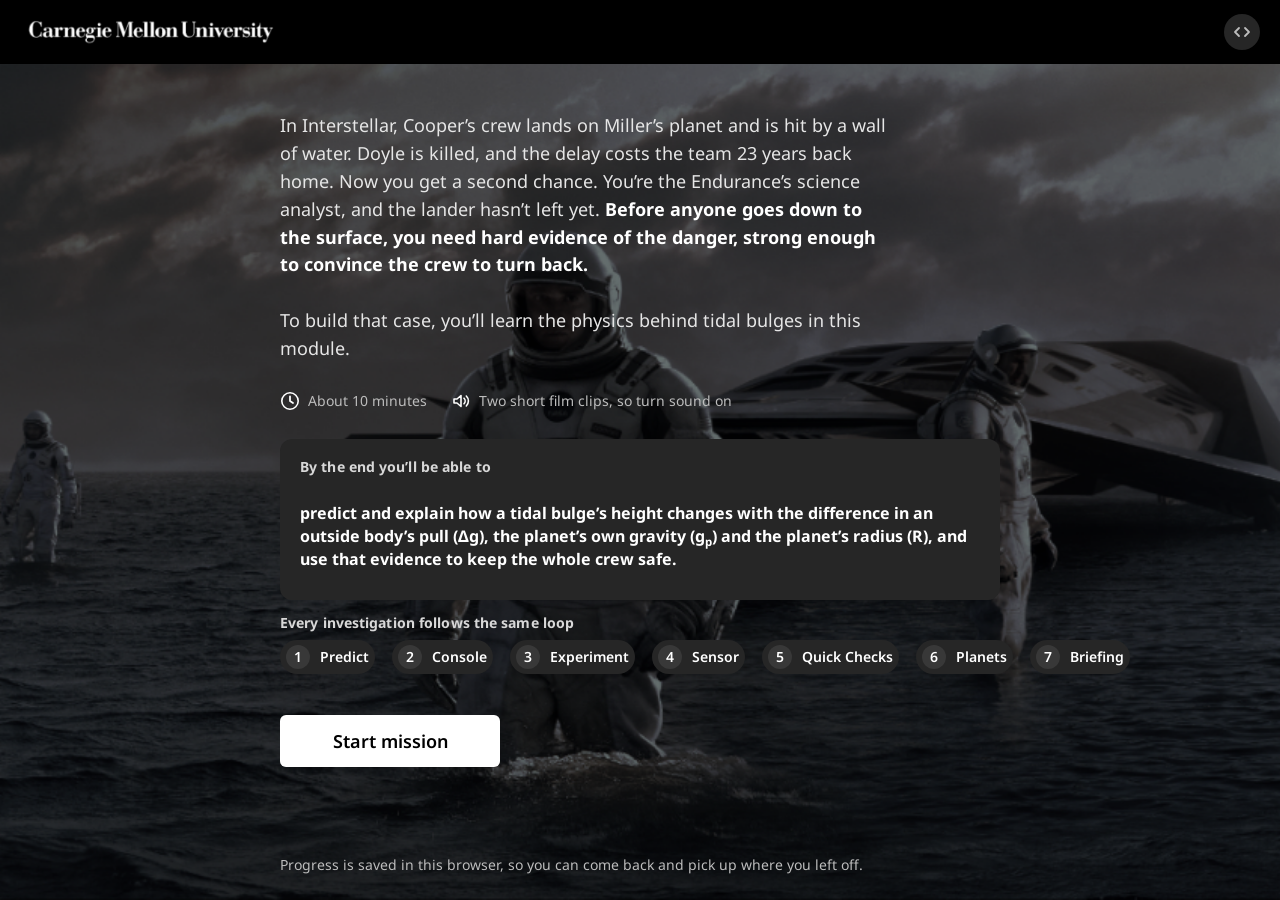
==== index.html @ d68487f0 "Interface reconstruction" ====
<!doctype html>
<html lang="en">
<head>
  <meta charset="utf-8">
  <meta name="viewport" content="width=device-width, initial-scale=1">
  <title>Tidal Forecast Mission</title>
  <meta name="description" content="An interactive LO3 learning module: use a simplified tidal-height model to predict and explain changes in tidal bulge height.">
  <link rel="icon" href="data:image/svg+xml,%3Csvg xmlns='http://www.w3.org/2000/svg' viewBox='0 0 24 24'%3E%3Crect width='24' height='24' rx='5' fill='%23000'/%3E%3Ccircle cx='12' cy='12' r='5.5' fill='%232b5c8a' stroke='%23fff' stroke-width='1.5'/%3E%3Cpath d='M3.5 16.5c-1.2-2 3-5.8 7.6-8.3s8.4-3.2 9-1.1' fill='none' stroke='%2344c04a' stroke-width='1.6' stroke-linecap='round'/%3E%3C/svg%3E">
  <link rel="preconnect" href="https://fonts.googleapis.com">
  <link rel="preconnect" href="https://fonts.gstatic.com" crossorigin>
  <link rel="stylesheet" href="https://fonts.googleapis.com/css2?family=Noto+Sans:ital,wght@0,400;0,600;0,700;1,400&display=swap">
  <link rel="stylesheet" href="styles.css?v=1.6.0">
</head>
<body>
  <a class="skip-link" href="#console-head">Skip to the current task</a>

  <header class="topbar">
    <div class="brand">
      <img class="brand-logo" src="assets/cmu-wordmark-w.png" alt="Carnegie Mellon University">
    </div>

    <!-- Progress rail: one segment per step, one block per task (rendered by app.js). -->
    <nav class="checkpoints" aria-label="Mission progress">
      <!-- Shows where the learner is; on wide screens it also opens and closes the full rail. -->
      <button class="rail-head" id="rail-head" type="button" data-action="rail-toggle" data-fk="rail-toggle" aria-expanded="false" aria-controls="checkpoints"></button>
      <ol id="checkpoints" class="rail"></ol>
    </nav>

    <div class="topbar-tools">
      <button id="evidence-btn" class="pill-btn" type="button" data-action="open-evidence" aria-haspopup="dialog" title="Evidence log">
        <svg class="ic" viewBox="0 0 20 20" aria-hidden="true"><rect x="4" y="3" width="12" height="14" rx="1.5" fill="none" stroke="currentColor" stroke-width="1.6"/><path d="M7 7h6M7 10h6M7 13h3.5" stroke="currentColor" stroke-width="1.6" stroke-linecap="round"/></svg>
        <span class="pill-label">Evidence log</span>
        <span id="evidence-count">0/5</span>
      </button>
      <button id="dev-btn" class="pill-btn dev-btn" type="button" data-action="dev-toggle" aria-pressed="false" aria-label="Developer mode" title="Developer mode: jump to any section">
        <svg class="ic" viewBox="0 0 20 20" aria-hidden="true"><path d="M7 6l-4 4 4 4M13 6l4 4-4 4" fill="none" stroke="currentColor" stroke-width="1.8" stroke-linecap="round" stroke-linejoin="round"/></svg>
      </button>
    </div>
  </header>

  <!-- Developer mode bar: jump to any section (rendered by app.js when developer mode is on). -->
  <div id="devbar" class="devbar" role="region" aria-label="Developer mode" hidden></div>

  <main id="app" class="layout">
    <section id="console-head" class="console-head" tabindex="-1" aria-label="Current task"></section>
    <section id="stage" class="stage" aria-label="Model view">
      <!-- The model formula sits in the same place on every task, right above the diagram it describes. -->
      <div id="formula" class="formula-slot"></div>
      <div id="stage-content" class="stage-content"></div>
    </section>
    <section id="console-body" class="console-body" aria-label="Task controls"></section>
  </main>

  <!-- Full-page screens: mission start and mission complete (rendered by app.js). -->
  <main id="screen" class="screen" hidden></main>

  <div id="live" class="sr-only" aria-live="polite" aria-atomic="true"></div>

  <dialog id="evidence-dialog" class="dialog" aria-labelledby="evidence-title">
    <div id="evidence-dialog-body"></div>
  </dialog>

  <noscript>
    <p class="noscript">Tidal Forecast Mission needs JavaScript to run. Please enable it and reload the page.</p>
  </noscript>

  <script src="model.js?v=1.6.0"></script>
  <script src="content.js?v=1.6.0"></script>
  <script src="app.js?v=1.6.0"></script>
</body>
</html>
---- styles.css ----
/* Tidal Forecast Mission — styles
 * Colour variables mirror the Figma "Mission colours" collection.
 * Change the green accent in one place: --system.
 */
:root {
  --base: #000000;
  --raised: #262626;
  --inset: #383838;
  --border: #333333;
  --faint: #8a8a8a;      /* Figma "faint" — used for non-text marks only */
  --muted: #bdbdbd;      /* text-safe muted grey (≥ 7:1 on --raised, readable on projectors) */
  --info: #6f6f6f;       /* neutral border for info notes and caveats (green is for success only) */
  --text: #ffffff;
  --system: #44c04a;     /* the one accent: current step, focus, hints, correct */
  --system-ink: #5bd261; /* system green for small text on black */
  --notyet: #ff8a7a;
  --partly: #f2dc5d;     /* "Partly right" feedback: a lemon yellow, kept lighter than the Δg amber */
  --dg: #f5b544;
  --gp: #4cd3e0;
  --r: #b497ff;
  --ocean: #2b5c8a;
  --rock: #1f2a38;
  /* Type scale: use only these sizes outside the SVG diagrams. */
  --fs-xs: 12px;   /* step names under the progress rail only */
  --fs-sm: 14px;   /* labels, helper text, chips, meta */
  --fs-md: 16px;   /* body text, choices, buttons, feedback */
  --fs-lg: 18px;   /* card titles, questions, quotes */
  --fs-xl: 24px;   /* task headings, the equation, big numbers */
  --fs-2xl: 32px;  /* page titles */
  --ease-out: cubic-bezier(.2, .7, .2, 1);   /* entrances and slides */
  --ease-pop: cubic-bezier(.3, 1.6, .5, 1);  /* small overshoot for icons and dots */
  --radius: 12px;
  --topbar-h: 64px;
  --devbar-h: 0px;    /* set while developer mode is on */
  --console-w: 448px;
  color-scheme: dark;
  font-family: 'Noto Sans', system-ui, -apple-system, 'Segoe UI', Roboto, Arial, sans-serif;
}

*, *::before, *::after { box-sizing: border-box; }
[hidden] { display: none !important; }

html { scroll-padding-top: calc(var(--topbar-h) + 12px); }
html, body {
  margin: 0;
  background: var(--base);
  color: var(--text);
}
body {
  font-size: var(--fs-md);
  line-height: 1.45;
  -webkit-font-smoothing: antialiased;
}
sub { font-size: 0.72em; line-height: 0; }
em { font-style: italic; }
button, input, select, textarea { font: inherit; color: inherit; }

.sr-only {
  position: absolute !important;
  width: 1px; height: 1px;
  padding: 0; margin: -1px;
  overflow: hidden; clip: rect(0 0 0 0);
  white-space: nowrap; border: 0;
}
.skip-link {
  position: absolute; left: 12px; top: -60px; z-index: 50;
  background: var(--text); color: #000; padding: 10px 14px; border-radius: 6px; font-weight: 700;
}
.skip-link:focus { top: 10px; }

:focus-visible {
  outline: 3px solid var(--system);
  outline-offset: 2px;
}
.ic { width: 20px; height: 20px; flex: none; }
.ic-sm { width: 14px; height: 14px; }

/* ===================================================================== */
/* Top bar                                                               */
/* ===================================================================== */
.topbar {
  position: sticky; top: 0; z-index: 20;
  height: var(--topbar-h);
  display: flex; align-items: center; gap: 16px;
  padding: 0 20px 0 28px;
  background: var(--base);
}
.brand { display: flex; align-items: center; gap: 12px; min-width: 210px; }
/* CMU white horizontal wordmark (official file, unmodified). Brand rules: keep proportions and a clear margin around it. */
.brand-logo { display: block; height: 24px; width: auto; max-width: 100%; }

/* Progress rail: a segment per step (wider for steps with more tasks) and a block per task. */
.checkpoints { flex: 1 1 auto; min-width: 0; max-width: 760px; margin: 0 auto; display: flex; flex-direction: column; gap: 4px; }
.rail-head { display: flex; justify-content: space-between; align-items: baseline; gap: 12px; font-size: var(--fs-sm); line-height: 1.2; white-space: nowrap; }
button.rail-head { width: 100%; padding: 0; background: none; border: 0; color: inherit; font: inherit; font-size: var(--fs-sm); text-align: left; }
.rail-step { min-width: 0; overflow: hidden; text-overflow: ellipsis; }
.rail-step b { font-weight: 700; }
.rail-task, .rail-count { color: var(--muted); }
.rail-task-short { display: none; }
.rail { list-style: none; margin: 0; padding: 0; display: flex; gap: 6px; }
.seg { flex: calc(var(--n) + 1) 1 0; min-width: 0; display: flex; }
.seg-btn {
  flex: 1; min-width: 0; display: flex; flex-direction: column; gap: 4px;
  padding: 3px 0 2px; background: none; border: 0; border-radius: 4px;
  color: var(--muted); cursor: pointer; text-align: center;
}
.seg-btn:disabled { cursor: default; }
.seg-btn:focus-visible { outline: 2px solid var(--system); outline-offset: 2px; }
.blocks { display: flex; gap: 2px; height: 8px; }
.blk { position: relative; overflow: hidden; flex: 1; border-radius: 2px; background: #333; transition: background-color .3s ease, box-shadow .3s ease; }
.blk.seen, .blk.done { background: #5c5c5c; }
.blk.done::before { content: ""; position: absolute; inset: 0; background: var(--system); transform-origin: left; }
.blk.now { background: var(--text); box-shadow: 0 0 0 2px var(--base), 0 0 0 3.5px var(--text); }
.seg-label { font-size: var(--fs-xs); line-height: 1.3; white-space: nowrap; overflow: hidden; text-overflow: ellipsis; }
.seg-locked .seg-label { color: #8a8a8a; }
.seg-done .seg-label, .seg-open .seg-label { color: #d0d0d0; }
.seg-current .seg-label { color: var(--text); font-weight: 700; }
.seg-btn:hover:not(:disabled) .seg-label { color: var(--text); }
.seg-btn:hover:not(:disabled) .blk:not(.done):not(.now) { background: #707070; }

.topbar-tools { display: flex; align-items: center; gap: 12px; margin-left: auto; }
.pill-btn {
  display: inline-flex; align-items: center; gap: 8px;
  background: var(--raised); color: var(--text);
  border: 0; border-radius: 999px; padding: 8px 14px; min-height: 36px;
  font-size: var(--fs-sm); cursor: pointer;
}
.pill-btn:hover { background: var(--inset); }

/* ===================================================================== */
/* Layout: stage (left) + console (right)                               */
/* ===================================================================== */
.layout {
  overflow-x: clip; /* panels slide in sideways; never let that widen the page */
  display: grid;
  grid-template-columns: minmax(0, 1fr) var(--console-w);
  grid-template-rows: auto minmax(0, 1fr);
  grid-template-areas: "stage head" "stage body";
  height: calc(100vh - var(--topbar-h) - var(--devbar-h));
  height: calc(100dvh - var(--topbar-h) - var(--devbar-h));
  min-height: 560px;
  padding: 12px 12px 12px 0;
}
.stage {
  grid-area: stage;
  position: relative; /* contains absolutely positioned .sr-only text so it can't extend the page */
  overflow: auto;
  padding: 16px 24px 24px;
  display: flex; flex-direction: column;
}
.stage-content { display: flex; flex-direction: column; flex: 1 0 auto; }
/* The formula keeps one position on every task: the top of the model view, above the diagram. */
.formula-slot { position: sticky; top: -16px; z-index: 3; margin: -16px -24px 12px; padding: 16px 24px 0; background: var(--base); }
/* Content sits at the top of the stage (no vertical centring), so the diagram can use the height. */
.stage-inner { margin-block: 0 auto; width: 100%; display: flex; flex-direction: column; gap: 16px; }
.console-head {
  grid-area: head;
  background: var(--raised);
  border-radius: var(--radius) var(--radius) 0 0;
  padding: 28px 32px 4px;
}
.console-head:focus { outline: none; }
.console-body {
  grid-area: body;
  background: var(--raised);
  border-radius: 0 0 var(--radius) var(--radius);
  padding: 12px 32px 28px;
  position: relative; /* see .stage */
  overflow: auto;
  display: flex; flex-direction: column; gap: 16px;
  min-height: 0;
  transition: box-shadow .3s ease;
}
.console-body.pulse { box-shadow: inset 0 0 0 2px var(--system); }

/* ===================================================================== */
/* Console typography                                                    */
/* ===================================================================== */
.head-row { display: flex; align-items: center; justify-content: space-between; gap: 12px; min-height: 32px; }
.eyebrow { margin: 0; font-size: var(--fs-sm); font-weight: 700; color: #d8d8d8; }
.task-heading { margin: 12px 0 0; font-size: var(--fs-xl); line-height: 1.3; font-weight: 700; }
.task-heading:focus { outline: none; }
/* The rail heading carries the task count; the eyebrow repeats it only where that is hidden. */
.eyebrow-count { display: none; }
.task-heading:focus-visible { outline: 3px solid var(--system); outline-offset: 4px; border-radius: 2px; }
.prompt { margin: 12px 0 8px; color: #dcdcdc; font-size: var(--fs-md); }
.q { margin: 0; font-size: var(--fs-lg); font-weight: 700; padding: 0; }
.mini-label { margin: 0 0 8px; font-size: var(--fs-sm); font-weight: 700; color: #d8d8d8; letter-spacing: .01em; }
.mini-label.green, .green { color: var(--system-ink); }
.note { margin: 0; font-size: var(--fs-sm); color: var(--muted); }
.note.warn { color: var(--notyet); }
.helper { margin: 0; font-size: var(--fs-sm); color: var(--muted); }
.tiny { margin: 8px 0 0; font-size: var(--fs-sm); color: var(--muted); }
.muted { color: var(--muted); }
.attempt-badge {
  display: inline-block; margin: 10px 0 0;
  font-size: var(--fs-sm); font-weight: 600; color: #e6e6e6;
  border: 1px solid #555; border-radius: 4px; padding: 2px 8px;
}
.c-dg { color: var(--dg); }
.c-gp { color: var(--gp); }
.c-R { color: var(--r); }
.c-h, .c-k { color: var(--text); }

/* ===================================================================== */
/* Buttons                                                               */
/* ===================================================================== */
.btn {
  display: inline-flex; align-items: center; justify-content: center; gap: 8px;
  min-height: 44px; padding: 10px 18px;
  border: 0; border-radius: 6px;
  font-size: var(--fs-md); font-weight: 600; cursor: pointer;
  transition: background-color .15s ease, color .15s ease, transform 90ms ease;
}
.btn-sm { min-height: 36px; padding: 6px 12px; font-size: var(--fs-sm); }
.btn-primary { background: var(--text); color: #000; width: 100%; }
.btn-primary:hover:not(:disabled) { background: #e6e6e6; }
.btn-primary:disabled { background: var(--inset); color: #b0b0b0; cursor: not-allowed; }
.btn-secondary { background: var(--inset); color: var(--text); }
.btn-secondary:hover:not(:disabled) { background: #444; }
.btn-ghost { background: transparent; color: #e0e0e0; }
.btn-ghost:hover { background: #303030; }
.btn-ghost-strong { background: transparent; color: var(--text); font-weight: 700; }
.btn-ghost-strong:hover { background: #303030; }
.btn-danger { background: var(--notyet); color: #000; }
.link-btn {
  background: none; border: 0; padding: 6px 2px; cursor: pointer;
  color: var(--text); font-size: var(--fs-md); text-decoration: underline; text-decoration-color: #8a8a8a; text-underline-offset: 3px;
  align-self: flex-start;
}
/* Hint button: a green-outlined pill (green is the hint colour, matching the hint panel). */
.hint-btn {
  display: inline-flex; align-items: center; gap: 6px;
  background: rgba(68, 192, 74, .12); color: var(--text);
  border: 1.5px solid var(--system); border-radius: 999px; padding: 6px 14px; min-height: 36px;
  font-size: var(--fs-md); font-weight: 600; cursor: pointer; white-space: nowrap; flex: none;
}
.hint-btn .ic { color: var(--system-ink); }
.hint-btn:hover, .hint-btn[aria-expanded="true"] { background: rgba(68, 192, 74, .24); }
/* After a quiet spell on a task (see hintNudge in content.js) the button glows. */
.hint-btn.nudge { background: var(--system); color: #000; animation: hintGlow 1.8s ease-in-out infinite; }
.hint-btn.nudge .ic { color: #000; }
@keyframes hintGlow {
  0%, 100% { box-shadow: 0 0 0 0 rgba(68, 192, 74, .65), 0 0 12px rgba(68, 192, 74, .45); }
  60% { box-shadow: 0 0 0 9px rgba(68, 192, 74, 0), 0 0 22px rgba(68, 192, 74, .7); }
}
.icon-btn {
  display: grid; place-items: center; width: 40px; height: 40px;
  background: transparent; border: 0; border-radius: 6px; color: var(--text); cursor: pointer;
}
.icon-btn:hover { background: var(--inset); }

.actions { margin-top: auto; display: flex; flex-direction: column; gap: 10px; padding-top: 8px; }
@media (min-width: 901px) {
  /* Keep the main action visible when the console content scrolls. */
  .actions { position: sticky; bottom: -28px; margin-bottom: -28px; padding-bottom: 28px; background: var(--raised); box-shadow: 0 -14px 14px -6px var(--raised); z-index: 2; }
}
.actions-row { display: flex; gap: 12px; }
.actions-row > .btn-primary { flex: 1; width: auto; }
.actions-row > .btn-secondary, .actions-row > .btn-ghost { flex: none; }
.row { display: flex; flex-wrap: wrap; gap: 12px; align-items: center; }
.worked-offer { display: flex; flex-wrap: wrap; align-items: center; gap: 8px 12px; }

/* ===================================================================== */
/* Form controls                                                         */
/* ===================================================================== */
.field { display: flex; flex-direction: column; gap: 8px; }
.field-label { font-size: var(--fs-sm); color: #dcdcdc; }
textarea, select {
  width: 100%;
  background: var(--inset); color: var(--text);
  border: 1px solid #4a4a4a; border-radius: 6px;
  padding: 12px 14px; font-size: var(--fs-md);
}
textarea { resize: vertical; min-height: 84px; }
textarea::placeholder { color: #ababab; }
textarea:disabled { opacity: .45; cursor: not-allowed; resize: none; }
select {
  appearance: none; -webkit-appearance: none;
  padding-right: 40px; min-height: 44px; cursor: pointer;
  background-image: url("data:image/svg+xml,%3Csvg xmlns='http://www.w3.org/2000/svg' viewBox='0 0 20 20'%3E%3Cpath d='M5 8l5 5 5-5' fill='none' stroke='%23fff' stroke-width='2' stroke-linecap='round' stroke-linejoin='round'/%3E%3C/svg%3E");
  background-repeat: no-repeat; background-position: right 12px center; background-size: 18px;
}
select option { background: #262626; color: #fff; }

.choices { border: 0; margin: 0; padding: 0; display: flex; flex-direction: column; gap: 10px; min-width: 0; }
.choices > legend.q { margin-bottom: 10px; }
.choices-row { flex-direction: row; flex-wrap: wrap; }
.choices-row > .choice { flex: 1 1 110px; }
.choice {
  display: flex; align-items: center; gap: 12px;
  padding: 11px 14px; min-height: 46px;
  background: transparent;
  border: 1px solid #3c3c3c; border-radius: 6px;
  cursor: pointer; font-size: var(--fs-md);
}
.choice:hover { border-color: #666; }
.choice input {
  appearance: none; -webkit-appearance: none;
  width: 20px; height: 20px; margin: 0; flex: none;
  border: 2px solid #c8c8c8; border-radius: 50%;
  display: grid; place-content: center; cursor: pointer;
}
.choice input::before { content: ""; width: 10px; height: 10px; border-radius: 50%; transform: scale(0); background: var(--text); transition: transform .22s var(--ease-pop); }
.choice input:checked::before { transform: scale(1); }
.choice input[type="checkbox"] { border-radius: 4px; }
.choice input[type="checkbox"]::before { border-radius: 1px; width: 11px; height: 11px; clip-path: polygon(14% 44%, 0 65%, 50% 100%, 100% 16%, 80% 0%, 43% 62%); }
.choice:has(input:checked) { background: var(--inset); border-color: var(--text); }
.choice:has(input:focus-visible) { outline: 3px solid var(--system); outline-offset: 2px; }
.choice input:focus-visible { outline: none; }
.choice-locked { background: var(--inset); border-color: var(--text); cursor: default; }
.radio-dot { width: 20px; height: 20px; border: 2px solid #c8c8c8; border-radius: 50%; flex: none; display: grid; place-content: center; }
.radio-dot.on::before { content: ""; width: 10px; height: 10px; border-radius: 50%; background: var(--text); }

/* Quick checks: map a plain-language scenario to the model inputs */
.scenario-label {
  display: inline-block; margin-right: 6px; padding: 0 8px; border-radius: 999px;
  background: var(--inset); color: var(--text); font-size: var(--fs-sm); font-weight: 700; line-height: 22px; vertical-align: 1px;
}
.map-block { display: flex; flex-direction: column; gap: 14px; }
.map-block .choices { gap: 8px; }
.map-block .choices > legend.q { font-size: var(--fs-md); margin-bottom: 8px; }
.map-block .choices-row { flex-wrap: nowrap; }
.map-block .choices-row > .choice { flex: 1 1 0; min-width: 0; gap: 8px; padding: 8px 10px; min-height: 42px; font-size: var(--fs-md); }
.map-legend-label { font-weight: 400; color: #dcdcdc; }
.map-note { margin: 0; display: flex; gap: 8px; align-items: flex-start; font-size: var(--fs-md); color: #e6e6e6; }
.map-note .ic { width: 18px; height: 18px; margin-top: 1px; color: var(--system); }

.stepper { display: inline-flex; align-items: stretch; background: var(--inset); border-radius: 6px; overflow: hidden; width: max-content; }
.step-btn {
  width: 52px; min-height: 48px; border: 0; background: #444; color: var(--text);
  font-size: var(--fs-xl); font-weight: 700; cursor: pointer;
}
.step-btn:hover:not(:disabled) { background: #505050; }
.step-btn:disabled { color: #777; cursor: not-allowed; }
.step-val { display: flex; align-items: center; justify-content: center; gap: 6px; padding: 0 14px; min-width: 116px; }
.step-val input {
  width: 64px; background: transparent; border: 0; color: var(--text);
  font-size: var(--fs-xl); font-weight: 700; text-align: right; padding: 4px 0;
  -moz-appearance: textfield;
}
.step-val input::-webkit-outer-spin-button, .step-val input::-webkit-inner-spin-button { -webkit-appearance: none; margin: 0; }
.step-val input::placeholder { color: var(--text); }
.step-val input:focus-visible { outline: 2px solid var(--system); outline-offset: 2px; border-radius: 2px; }
.step-val .unit { font-size: var(--fs-xl); font-weight: 700; }

/* ===================================================================== */
/* Equation card                                                         */
/* ===================================================================== */
.eq-card { background: #303030; border-radius: 10px; padding: 12px 16px 10px; }
.eq-bar { display: grid; grid-template-columns: auto minmax(0, 1fr) auto; align-items: center; column-gap: 20px; row-gap: 2px; padding: 8px 16px; background: var(--raised); }
.eq-bar .eq-top { grid-column: 1; }
.eq-bar .eq { grid-column: 2; margin: 0; }
.eq-bar .defs-wrap { grid-column: 3; grid-row: 1; justify-self: end; }
.eq-bar .defs-wrap[open] { grid-column: 1 / -1; grid-row: auto; justify-self: stretch; }
.eq-bar .defs-focus { grid-column: 1 / -1; margin: 4px 0 2px; }
.eq-bar .defs { grid-template-columns: repeat(auto-fit, minmax(240px, 1fr)); }
.eq-bar .eq-note { grid-column: 1 / -1; margin-top: 6px; padding-top: 8px; }
.eq-top { display: flex; justify-content: space-between; font-size: var(--fs-sm); }
.eq-name { font-weight: 700; color: #e0e0e0; }
.eq-k { color: var(--muted); }
.eq { margin: 6px 0 4px; font-size: var(--fs-xl); font-weight: 600; line-height: 1.3; }
.eq-vis { display: inline-flex; flex-wrap: wrap; align-items: baseline; gap: 6px; }
.eq .op { color: #cfcfcf; font-weight: 400; font-size: .85em; }
.eq .t { padding: 0 3px; border-radius: 4px; border: 2px solid transparent; transition: background-color .2s, border-color .2s; }
.eq .t.hl { border-color: currentColor; background: rgba(255, 255, 255, .08); }
.eq .t-h.hl { color: var(--text); }
.defs-wrap > summary {
  cursor: pointer; font-size: var(--fs-sm); color: #dcdcdc; list-style: none; padding: 4px 0;
  text-decoration: underline; text-decoration-color: #777; text-underline-offset: 3px;
}
.defs-wrap > summary:hover { color: var(--text); text-decoration-color: currentColor; }
.defs-focus { margin: 2px 0 6px; }
.defs-wrap > summary::-webkit-details-marker { display: none; }
.defs-wrap > summary::after { content: " ▾"; }
.defs-wrap[open] > summary::after { content: " ▴"; }
.defs { margin: 6px 0 0; display: grid; gap: 6px; }
.def { display: grid; grid-template-columns: 38px 1fr; gap: 8px; padding: 3px 6px; border-radius: 4px; font-size: var(--fs-sm); }
.def dt { font-weight: 700; }
.def dd { margin: 0; color: #e2e2e2; }
.def.hl { background: rgba(76, 211, 224, .14); }
.def-dg.hl { background: rgba(245, 181, 68, .16); }
.def-R.hl { background: rgba(180, 151, 255, .18); }
.def-h.hl { background: rgba(255, 255, 255, .12); }
.eq-note { margin: 10px 0 0; padding-top: 10px; border-top: 1px solid #444; font-size: var(--fs-sm); color: #e6e6e6; }

/* ===================================================================== */
/* Feedback, hints, evidence                                             */
/* ===================================================================== */
.fb { border-radius: 8px; padding: 14px 16px; background: #2e2e2e; border: 1.5px solid #555; }
.fb-status {
  margin: 0 0 8px; display: inline-flex; align-items: center; gap: 6px;
  padding: 2px 10px 2px 6px; border-radius: 999px; font-size: var(--fs-sm); font-weight: 700;
}
.fb-status .ic { width: 18px; height: 18px; }
.fb-title { margin: 0 0 6px; display: flex; gap: 10px; align-items: flex-start; font-weight: 700; font-size: var(--fs-md); }
.fb-title .ic { margin-top: 1px; }
.fb-body p { margin: 0 0 6px; font-size: var(--fs-md); color: #ececec; }
.fb-body p:last-child { margin-bottom: 0; }
/* The reason leads and is emphasised; the recap and arithmetic sit below in muted text. */
.fb-body p.fb-why { font-weight: 600; color: var(--text); }
.fb-body p.fb-calc { font-size: var(--fs-sm); color: var(--muted); }
.fb-correct { border-color: var(--system); background: rgba(68, 192, 74, .10); }
.fb-correct .fb-status { background: var(--system); color: #000; }
.fb-partly { border-color: var(--partly); border-style: dashed; background: rgba(242, 220, 93, .08); }
.fb-partly .fb-status { background: var(--partly); color: #000; }
.fb-notyet { border-color: var(--notyet); background: rgba(255, 138, 122, .08); }
.fb-notyet .fb-status { background: var(--notyet); color: #000; }
.fb-answer { border-color: var(--info); }
.fb-answer .fb-status { background: var(--inset); color: var(--text); }

.hint-panel {
  border: 1.5px solid var(--system); border-radius: 10px;
  background: #2e2e2e; padding: 14px 16px;
}
.hint-top { display: flex; justify-content: space-between; align-items: center; }
.hint-level { margin: 0; display: flex; gap: 6px; align-items: center; color: var(--system-ink); font-size: var(--fs-sm); font-weight: 700; }
.hint-dots { display: flex; gap: 5px; }
.hint-dot { width: 9px; height: 9px; border-radius: 50%; border: 1.5px solid var(--system); }
.hint-dot.on { background: var(--system); }
.hint-title { margin: 10px 0 6px; font-size: var(--fs-md); }
.hint-title:focus { outline: none; }
.hint-text { margin: 0 0 10px; font-size: var(--fs-md); color: #ececec; }
.hint-actions { display: flex; flex-wrap: wrap; gap: 6px; }
.hint-foot { margin: 8px 0 0; font-size: var(--fs-sm); color: var(--muted); }

.ev-added { display: flex; flex-direction: column; }
/* Shown beside a "Not yet": the model's finding, not yet filed in the log (no green tick). */
.ev-pending .ev-entry .ic { color: var(--muted); }
.ev-list { list-style: none; margin: 0; padding: 0; display: flex; flex-direction: column; gap: 8px; }
.ev-entry {
  display: flex; align-items: center; gap: 10px;
  background: #313131; border-radius: 6px; padding: 10px 12px; font-size: var(--fs-md);
}
.ev-entry.found .ic { color: var(--system); }
.ev-entry.locked { color: var(--muted); background: transparent; border: 1px dashed #4a4a4a; }

.worked { background: #303030; border-radius: 10px; padding: 16px 18px; }
.worked ol { margin: 0; padding-left: 0; list-style: none; counter-reset: w; display: grid; gap: 10px; }
.worked li { counter-increment: w; display: grid; grid-template-columns: 22px 1fr; gap: 8px; font-size: var(--fs-md); }
.worked li::before { content: counter(w); color: var(--system-ink); font-weight: 700; }
.supported-note {
  display: flex; gap: 10px; align-items: flex-start;
  border: 1.5px solid var(--info); border-radius: 8px; padding: 10px 14px;
  color: #e6e6e6; font-size: var(--fs-sm);
}
.supported-note p { margin: 0; }

.calc-card { background: #303030; border-radius: 10px; padding: 14px 18px; }
.calc-card .mini-label { margin-bottom: 6px; }
.calc-card .calc-note { margin: 0; font-size: var(--fs-md); color: var(--text); }
.selection-status { margin: 0; font-size: var(--fs-md); }

.quote { background: #303030; border-radius: 8px; padding: 12px 14px; }
.quote .mini-label { margin-bottom: 4px; }
.quote-text { margin: 0; white-space: pre-wrap; overflow-wrap: anywhere; }
.crew-note { border-left: 3px solid #8a8a8a; padding: 2px 0 2px 14px; }
/* Landing-stakes thread: a short message from the crew at the top of each step. */
.crew-line {
  margin: 0 0 14px; display: flex; gap: 10px; align-items: flex-start;
  padding: 8px 12px; border-radius: 8px; background: #1d1d1d; border: 1px solid #3a3a3a;
  font-size: var(--fs-sm); color: #e0e0e0; line-height: 1.45;
}
.crew-line .ic { width: 18px; height: 18px; margin-top: 1px; color: var(--muted); }
.crew-who { font-weight: 700; color: var(--text); margin-right: 2px; }
.crew-line.enter { animation: riseIn .3s var(--ease-out) both; }
/* Step intro and landing-call pages: an incoming transmission, the situation, the learner's job. */
.transmission { border: 1px solid #3a3a3a; background: #1d1d1d; border-radius: var(--radius); padding: 14px 18px; }
.tx-head { margin: 0 0 6px; display: flex; align-items: center; gap: 8px; font-size: var(--fs-sm); font-weight: 700; color: var(--muted); }
.tx-head .ic { width: 18px; height: 18px; color: var(--system); animation: txPulse 1.6s ease-in-out 2; }
.tx-msg { margin: 0; font-size: var(--fs-lg); line-height: 1.5; color: var(--text); }
.tx-reply { border-color: #4a4a4a; }
.tx-reply.enter { animation: riseIn .3s var(--ease-out) both; }
.step-intro .screen-title, .landing-call-screen .screen-title { margin-top: 6px; }
/* Step intro, second step: the message is already read, so it steps back and doesn't re-enter. */
.step-intro.revealed > .screen-eyebrow, .step-intro.revealed > .transmission { animation: none; }
.step-intro.revealed > .transmission .tx-head .ic { animation: none; }
.step-intro.revealed > .transmission .tx-msg { font-size: var(--fs-md); color: #d8d8d8; }
h1.screen-eyebrow:focus { outline: none; }
h1.screen-eyebrow:focus-visible { outline: 3px solid var(--system); outline-offset: 4px; border-radius: 2px; }
.intro-job { margin: 0; font-size: var(--fs-md); color: #e6e6e6; }
.intro-job b { color: var(--text); }
.landing-call { gap: 10px; }
@keyframes txPulse { 50% { opacity: .35; } }
.crew-note p { margin: 0; font-size: var(--fs-md); }
.crew-note .mini-label { margin-bottom: 4px; }
.self-check .choice { font-size: var(--fs-md); align-items: flex-start; }
.self-check .choice input { margin-top: 2px; }

.confirm { border: 1.5px solid var(--notyet); border-radius: 8px; padding: 12px 14px; }
.confirm p { margin: 0 0 10px; font-size: var(--fs-md); }
.done-note { display: flex; gap: 10px; align-items: center; margin: 0; color: var(--system-ink); font-weight: 600; }

/* ===================================================================== */
/* Stage: chips, status, diagram, gauge                                  */
/* ===================================================================== */
.subnav { display: flex; flex-wrap: wrap; gap: 6px; }
.sub {
  display: inline-flex; align-items: center; gap: 6px;
  background: transparent; border: 1px solid #3a3a3a; color: #cfcfcf;
  border-radius: 999px; padding: 5px 12px; font-size: var(--fs-sm); cursor: pointer;
}
.sub .ic { width: 16px; height: 16px; color: var(--system); }
.sub.current { background: var(--raised); border-color: #777; color: var(--text); font-weight: 700; }
.sub:disabled { color: #777; border-style: dashed; cursor: default; }

.inputs-block { border-radius: 10px; transition: box-shadow .2s ease; }
.fixed-line { margin: 8px 0 0; display: flex; align-items: flex-start; gap: 6px; font-size: var(--fs-sm); color: var(--muted); }
.mini-label + .fixed-line { margin-top: 0; }
.fixed-line .ic { width: 16px; height: 16px; flex: none; margin-top: 2px; }
.fixed-line .fixed-word { font-weight: 700; }
.fixed-line .sym { font-size: var(--fs-md); }
.fixed-item { white-space: nowrap; }
.inputs-block.cue { box-shadow: 0 0 0 2px var(--system); padding: 8px; margin: -8px; }
.chips { display: flex; flex-wrap: wrap; gap: 8px; }
.chip {
  display: inline-flex; align-items: center; gap: 8px;
  background: var(--raised); border-radius: 6px; padding: 8px 12px; min-height: 40px;
  font-size: var(--fs-sm); color: #e4e4e4;
}
.chip-changing { background: #1a1a1a; border: 2px solid var(--text); }
.chip .sym { font-size: var(--fs-lg); }
.chip .factor { background: var(--text); color: #000; font-weight: 700; border-radius: 999px; padding: 0 9px; font-size: var(--fs-sm); line-height: 22px; }
.chip .lock { display: inline-flex; align-items: center; gap: 4px; font-weight: 700; font-size: var(--fs-sm); color: #e0e0e0; margin-left: 4px; }
.sw { width: 11px; height: 11px; border-radius: 3px; display: inline-block; flex: none; }
.sw-dg { background: var(--dg); }
.sw-gp { background: var(--gp); }
.sw-R { background: var(--r); }
.sw-k { background: #9a9a9a; }

.diagram-status { margin: 0; display: flex; align-items: center; gap: 8px; font-size: var(--fs-sm); font-weight: 700; color: #e6e6e6; }
.status-dot { width: 8px; height: 8px; border-radius: 50%; background: #8a8a8a; }
.status-dot.live { background: var(--text); }

.diagram-row { display: flex; align-items: center; gap: 20px; }
.diagram { flex: 1 1 auto; min-width: 0; }
.diagram-solo { max-width: 980px; margin: 0 auto; width: 100%; }
.planet-svg { display: block; width: 100%; height: auto; max-height: calc(100dvh - var(--topbar-h) - var(--devbar-h) - var(--formula-h, 64px) - 236px); overflow: visible; }
.planet-svg text { font-family: inherit; fill: #fff; }
.planet-svg .t-tag { font-size: 15px; fill: #ececec; }
.planet-svg .t-lbl { font-size: 18px; }
.planet-svg .t-sub { font-size: 15.5px; fill: #d4d4d4; }
.planet-svg .t-sub.w { fill: #f0f0f0; }
.planet-svg .t-in { font-size: 15.5px; fill: #ececec; }
.planet-svg .t-in.sm { font-size: 14px; }
.nowrap { white-space: nowrap; }
.planet-svg .t-sym { font-size: 24px; font-weight: 700; }
.planet-svg .b { font-weight: 700; }
.planet-svg .t-seltag { font-size: 14px; font-weight: 700; fill: #000; }
.planet-svg .grp { transition: opacity .25s ease; }
.planet-svg .dim { opacity: .2; }
.planet-svg.compact .t-sym { font-size: 30px; }
.planet-svg.compact .t-tag { font-size: 21px; }
.planet-svg.compact .t-lbl { font-size: 26px; }
.planet-svg.compact .t-sub { font-size: 21px; }
.planet-svg .hit { pointer-events: all; }
.planet-svg .tgt { cursor: pointer; outline: none; }
.planet-svg .focus-ring > * { stroke: var(--system); stroke-width: 3; stroke-dasharray: 6 5; opacity: 0; }
.planet-svg .tgt:hover .focus-ring > * { opacity: .55; }
.planet-svg .tgt:focus-visible .focus-ring > * { opacity: 1; }
.planet-svg .sel > :first-child { stroke-width: 3; }
.planet-svg .sel-pending > :first-child { stroke: #fff; stroke-dasharray: 8 5; }
.planet-svg .sel-correct > :first-child { stroke: var(--system); }
.planet-svg .sel-wrong > :first-child { stroke: var(--notyet); }
.planet-svg .sel-pending .sel-tag { fill: #fff; }
.planet-svg .sel-correct .sel-tag { fill: var(--system); }
.planet-svg .sel-wrong .sel-tag { fill: var(--notyet); }
.planet-svg .h-bracket.late { animation: fadeIn .4s ease .8s both; }
.planet-svg .h-pill { fill: #000; fill-opacity: .72; stroke: #fff; stroke-width: 1.5; }

/* Height gauge */
.gauge { flex: none; width: 208px; display: flex; flex-direction: column; align-items: center; }
.gauge-title { margin: 0 0 14px; font-size: var(--fs-sm); font-weight: 700; }
.gauge-body { position: relative; display: grid; grid-template-columns: 70px 28px 32px 70px; height: clamp(220px, min(46vh, calc(100dvh - var(--topbar-h) - var(--devbar-h) - var(--formula-h, 64px) - 340px)), 430px); }
.gauge-left, .gauge-right, .gauge-scale { position: relative; }
.gauge-track {
  position: relative; background: var(--inset); border-radius: 6px;
  cursor: ns-resize; touch-action: none;
}
.gauge-track.locked { cursor: default; }
.gauge-track:focus-visible { outline: 3px solid var(--system); outline-offset: 3px; }
.g-fill {
  position: absolute; left: 4px; right: 4px; bottom: 4px;
  max-height: calc(100% - 8px);
  background: var(--text); border-radius: 3px; transform-origin: bottom;
}
.gauge.animate .g-fill { animation: grow .9s cubic-bezier(.2, .7, .2, 1) both; }
.g-baseline { position: absolute; left: -10px; right: -8px; height: 0; border-top: 1.5px dashed #bdbdbd; }
/* Current bulge height before the experiment runs: an outlined column up to it. */
.g-now {
  position: absolute; left: 4px; right: 4px; bottom: 4px; max-height: calc(100% - 8px);
  border: 2px solid var(--text); border-radius: 3px; background: rgba(255, 255, 255, .14);
}
.g-marker { position: absolute; left: -14px; right: -6px; height: 0; border-top: 3px solid var(--text); }
.g-marker::before {
  content: ""; position: absolute; left: -2px; top: -9px;
  border-left: 12px solid var(--text); border-top: 7.5px solid transparent; border-bottom: 7.5px solid transparent;
}
.g-base-label, .g-you, .g-model {
  position: absolute; transform: translateY(50%); white-space: nowrap; font-size: var(--fs-sm);
}
.g-base-label { right: 14px; color: #d0d0d0; }
.g-you { right: 16px; background: var(--text); color: #000; font-weight: 700; padding: 1px 7px; border-radius: 4px; }
.g-model { left: 4px; background: #000; color: var(--text); font-weight: 700; padding: 1px 7px; border-radius: 4px; border: 1.5px solid var(--text); }
.gauge.animate .g-model { animation: fadeIn .4s ease .7s both; }
.tick { position: absolute; left: 6px; width: 8px; height: 0; border-top: 1.5px solid #9a9a9a; }
.tick.major { width: 12px; }
.tick span { position: absolute; left: 18px; top: -10px; font-size: var(--fs-sm); color: #d0d0d0; }
.gauge-help { margin: 14px 0 0; font-size: var(--fs-sm); color: var(--muted); text-align: center; max-width: 160px; }

/* Horizontal compare bars (used on narrow screens and for crew challenge results) */
.hbars { display: grid; gap: 8px; background: var(--raised); border-radius: 10px; padding: 12px 14px; }
.hb-row { display: grid; grid-template-columns: 52px 1fr 52px; align-items: center; gap: 10px; font-size: var(--fs-sm); }
.hb-label { font-weight: 700; }
.hb-val { font-weight: 700; text-align: right; }
.hb-track { position: relative; height: 16px; background: var(--inset); border-radius: 4px; }
.hb-fill { position: absolute; left: 0; top: 0; bottom: 0; border-radius: 4px; transition: width .6s ease; }
.hb-model { background: var(--text); }
.hb-you { background: repeating-linear-gradient(135deg, #fff 0 4px, transparent 4px 8px); border: 1.5px solid #fff; }
.hb-base { position: absolute; top: -4px; bottom: -4px; border-left: 1.5px dashed #bdbdbd; z-index: 1; }
.hb-scale { margin: 0; display: flex; justify-content: space-between; font-size: var(--fs-sm); color: var(--muted); padding: 0 62px; }
.narrow-only { display: none; }

/* ===================================================================== */
/* Briefing / video                                                      */
/* ===================================================================== */
.video-stage { max-width: 860px; margin-inline: auto; }
.video-tag { margin: 0; align-self: flex-start; font-size: var(--fs-sm); background: var(--raised); padding: 4px 10px; border-radius: 4px; color: #e0e0e0; }
.video-frame { position: relative; width: 100%; aspect-ratio: 16 / 9; background: #0b0b0b; border: 1px solid #222; border-radius: 8px; overflow: hidden; }
.video-frame.small { margin-top: 12px; }
.video-frame iframe, .yt-mount { position: absolute; inset: 0; width: 100%; height: 100%; border: 0; }
.video-start {
  position: absolute; inset: 0; width: 100%; height: 100%;
  display: flex; flex-direction: column; align-items: center; justify-content: center; gap: 10px;
  background: radial-gradient(ellipse at 50% 60%, #14273a 0%, #050505 70%);
  border: 0; color: var(--text); cursor: pointer;
}
.play-circle { width: 76px; height: 76px; border-radius: 50%; background: var(--text); color: #000; display: grid; place-items: center; }
.play-circle .ic { width: 34px; height: 34px; margin-left: 4px; }
.video-start:hover .play-circle { background: #e6e6e6; }
.vs-title { font-size: var(--fs-lg); font-weight: 700; }
.vs-sub { font-size: var(--fs-sm); color: #d0d0d0; }
.video-status { margin: 0; min-height: 1.4em; font-size: var(--fs-md); color: #e6e6e6; }
.video-actions { display: flex; flex-wrap: wrap; align-items: center; gap: 16px; }
.video-note { margin: 0; display: flex; gap: 8px; align-items: flex-start; font-size: var(--fs-sm); color: #d8d8d8; border: 1.5px dashed #555; border-radius: 8px; padding: 10px 12px; }
.video-note.warn { border-color: var(--dg); }

.fallback-card { background: var(--raised); border-radius: var(--radius); padding: 24px; display: flex; flex-direction: column; gap: 16px; }
.fallback-title { margin: 0; display: flex; gap: 10px; align-items: center; font-size: var(--fs-lg); }
.fallback-title .ic { color: #cfcfcf; }
.fallback-title:focus { outline: none; }
.fallback-grid { display: grid; grid-template-columns: 1.1fr 1fr; gap: 20px; align-items: center; }
.fallback-grid p { margin: 0 0 10px; }
.fallback-figure { background: #0b0b0b; border-radius: 8px; padding: 6px; }

/* ===================================================================== */
/* Sensor update                                                         */
/* ===================================================================== */
.readout-head { display: flex; justify-content: space-between; align-items: baseline; gap: 12px; flex-wrap: wrap; }
.readout-head .mini-label { margin: 0; }
.toward { margin: 0; font-size: var(--fs-sm); }
.sensor-panels { display: grid; grid-template-columns: 1fr auto 1fr; gap: 16px; align-items: center; }
.sensor-panel { margin: 0; background: var(--raised); border: 1.5px solid #3a3a3a; border-radius: 10px; padding: 14px 16px 8px; }
.sensor-panel.after { border-color: var(--dg); }
.sensor-panel figcaption { font-size: var(--fs-sm); font-weight: 700; margin-bottom: 4px; }
.sensor-panel.after figcaption { color: var(--dg); }
.sensor-arrow { font-size: var(--fs-xl); color: #ddd; }
.sensor-svg { width: 100%; height: auto; display: block; }
.sensor-svg text { font-family: inherit; fill: #fff; }
.sensor-svg .s-lbl { font-size: 15px; fill: #e0e0e0; }
.sensor-svg .s-val { font-size: 15px; font-weight: 700; }
.sensor-svg .s-dg { font-size: 15px; font-weight: 700; fill: var(--dg); }
.cue-brackets .s-bracket { stroke-width: 3.5; stroke-dasharray: none; }
.cue-brackets .sensor-panel { box-shadow: 0 0 0 2px var(--system); }
.sensor-summary { display: flex; flex-wrap: wrap; gap: 28px; background: var(--raised); border-radius: 10px; padding: 14px 18px; }
.sensor-summary .mini { margin: 0; font-size: var(--fs-sm); color: #d0d0d0; }
.sensor-summary .val { margin: 2px 0 0; font-size: var(--fs-lg); font-weight: 700; }
.sensor-summary .grow { flex: 1; }

/* ===================================================================== */
/* Planet comparison                                                     */
/* ===================================================================== */
.planet-cards { display: grid; grid-template-columns: repeat(3, minmax(0, 1fr)); gap: 16px; }
.planet-card { background: var(--raised); border: 1.5px solid #3a3a3a; border-radius: 10px; padding: 18px; display: flex; flex-direction: column; gap: 10px; }
.planet-card.match { border-color: var(--system); }
.planet-card.miss { border-color: var(--notyet); }
.pc-title { margin: 0 0 4px; display: flex; align-items: center; gap: 12px; font-size: var(--fs-lg); }
.pc-icon { width: 30px; height: 30px; border-radius: 50%; background: radial-gradient(circle at 36% 30%, #5aa3dc, #2f6ea6 55%, #1d4a75); border: 2px solid #e8f4ff; flex: none; }
.pc-row { display: grid; grid-template-columns: 12px 26px 1fr auto; align-items: center; gap: 6px; font-size: var(--fs-sm); color: #e0e0e0; border-radius: 4px; }
.pc-row.cue-row { background: rgba(68, 192, 74, .14); box-shadow: 0 0 0 1px var(--system); }
.pc-f { color: var(--text); }
.pc-row .lock { display: inline-flex; gap: 4px; align-items: center; font-size: var(--fs-sm); }
.pc-foot { border-top: 1px solid #3a3a3a; padding-top: 12px; display: flex; flex-direction: column; gap: 8px; }
.pc-result { display: grid; grid-template-columns: auto 1fr auto; gap: 16px; align-items: end; }
.pc-result .mini { margin: 0; font-size: var(--fs-sm); color: #d0d0d0; }
.pc-big { margin: 2px 0 0; font-weight: 700; font-size: var(--fs-md); }
.pc-mark.ok { color: var(--system); }
.pc-mark.miss { color: var(--notyet); }
.pc-mark .ic { width: 24px; height: 24px; }

.chart { background: var(--raised); border-radius: 10px; padding: 14px 18px 16px; }
.chart-empty { margin: 0; min-height: 150px; display: grid; place-items: center; color: var(--muted); text-align: center; }
.chart-area { position: relative; height: 190px; display: grid; grid-template-columns: repeat(3, 1fr); align-items: end; gap: 24px; padding: 0 12px; border-bottom: 1px solid #555; margin-top: 30px; }
.chart-base { position: absolute; left: 0; right: 0; border-top: 1.5px dashed #bdbdbd; height: 0; z-index: 1; }
.chart-base span { position: absolute; left: 0; top: -20px; font-size: var(--fs-sm); color: #d0d0d0; }
.bar-col { position: relative; height: 100%; display: flex; align-items: flex-end; justify-content: center; gap: 8px; }
.bar { position: relative; width: min(90px, 60%); background: #e9e9e9; border-radius: 3px 3px 0 0; transform-origin: bottom; }
.chart.animate .bar { animation: grow .9s cubic-bezier(.2, .7, .2, 1) both; }
.bar-label { position: absolute; bottom: 100%; left: 50%; transform: translateX(-50%); margin-bottom: 4px; white-space: nowrap; font-size: var(--fs-sm); font-weight: 700; }
.tag-smallest { position: absolute; bottom: 6px; right: 0; background: var(--system); color: #000; font-size: var(--fs-sm); font-weight: 700; padding: 2px 7px; border-radius: 4px; }

/* Crew challenge 2 */
/* Crew challenge 2: the one difference (gₚ) next to what's the same for both */
.compare-inputs { display: flex; flex-wrap: wrap; gap: 12px 24px; align-items: flex-end; }
.compare-inputs .chip { flex-wrap: wrap; row-gap: 6px; }
.compare-inputs .chip-label, .chip .factor-named { white-space: nowrap; }
.chip .chip-vs { font-size: var(--fs-sm); color: var(--muted); }
.mini-planets { display: grid; grid-template-columns: 1fr 1fr; gap: 16px; }
.mini-planet { margin: 0; background: var(--raised); border-radius: 10px; padding: 14px; }
.mini-planet figcaption { text-align: center; font-weight: 700; margin-bottom: 4px; }
.mini-result { margin: 6px 0 0; text-align: center; font-size: var(--fs-sm); }

/* ===================================================================== */
/* Debrief                                                               */
/* ===================================================================== */
.debrief { max-width: 900px; margin-inline: auto; }
.debrief-q { margin: 0; font-size: var(--fs-2xl); line-height: 1.25; }
.first-idea-box { border: 1.5px dashed #555; border-radius: 10px; padding: 14px 18px; }
.first-idea-box .mini-label { margin-bottom: 4px; }
.idea-quote { margin: 0; font-size: var(--fs-lg); font-style: italic; overflow-wrap: anywhere; }
.summary-cards { display: grid; grid-template-columns: repeat(3, minmax(0, 1fr)); gap: 14px; }
.sum-card { border: 2px solid; border-radius: 10px; padding: 14px 16px; background: var(--raised); }
.sum-dg { border-color: var(--dg); }
.sum-gp { border-color: var(--gp); }
.sum-R { border-color: var(--r); }
.sum-title { margin: 0; display: flex; align-items: center; gap: 8px; font-weight: 700; font-size: var(--fs-lg); }
.sum-dg .sum-title { color: var(--dg); }
.sum-gp .sum-title { color: var(--gp); }
.sum-R .sum-title { color: var(--r); }
.sum-result { margin: 8px 0 6px; display: flex; gap: 8px; align-items: center; font-weight: 700; font-size: var(--fs-lg); }
.sum-note { margin: 0; font-size: var(--fs-sm); color: #d4d4d4; }
.reflection { margin: 0; font-size: var(--fs-md); }

/* Back to the film: what the model explains / doesn't */
.film-check-h { margin: 6px 0 10px; font-size: var(--fs-lg); }
.film-cards { display: grid; grid-template-columns: repeat(2, minmax(0, 1fr)); gap: 14px; }
.film-card { background: var(--raised); border-radius: 10px; padding: 14px 16px; border: 1.5px solid #3a3a3a; }
.film-card p { margin: 0; font-size: var(--fs-md); color: #e6e6e6; }
.film-card .film-card-t { display: flex; gap: 8px; align-items: center; margin-bottom: 6px; font-weight: 700; color: var(--text); font-size: var(--fs-md); }
.film-card.explains .film-card-t .ic { color: var(--system); }
.film-card.doesnt { border-color: var(--info); }
.film-card.doesnt .film-card-t .ic { color: #cfcfcf; }

/* Optional depth for undergraduates */
.go-deeper { border: 1.5px dashed #555; border-radius: 10px; padding: 0 18px; }
.go-deeper > summary { cursor: pointer; padding: 14px 0; font-weight: 700; font-size: var(--fs-md); list-style: none; display: flex; gap: 10px; align-items: center; }
.go-deeper > summary::-webkit-details-marker { display: none; }
.go-deeper > summary::before { content: "+"; display: grid; place-items: center; width: 22px; height: 22px; border-radius: 50%; border: 1.5px solid currentColor; font-size: var(--fs-md); line-height: 1; flex: none; }
.go-deeper[open] > summary::before { content: "−"; }
.go-deeper-body { padding: 0 0 16px; }
.go-deeper-body h4 { margin: 12px 0 4px; font-size: var(--fs-md); }
.go-deeper-body h4:first-child { margin-top: 0; }
.go-deeper-body p { margin: 0; font-size: var(--fs-md); color: #e0e0e0; }
.go-deeper-src { margin-top: 12px !important; font-size: var(--fs-sm) !important; color: var(--muted) !important; }

/* Illustrative-values note under the crew diagrams */
.values-note { margin: 0; display: flex; gap: 8px; align-items: flex-start; font-size: var(--fs-sm); color: var(--muted); }
.values-note .ic { width: 18px; height: 18px; margin-top: 1px; }

.watch-for { margin: 0; padding-left: 20px; display: grid; gap: 8px; font-size: var(--fs-md); color: #e6e6e6; }

.session-card { background: #303030; border-radius: 10px; padding: 14px 16px; }
.stats { margin: 0; display: grid; gap: 4px; }
.stats > div { display: flex; justify-content: space-between; font-size: var(--fs-sm); color: #e0e0e0; }
.stats dd { margin: 0; font-weight: 700; color: var(--text); }

/* ===================================================================== */
/* Dialog                                                                */
/* ===================================================================== */
.dialog {
  width: min(520px, calc(100vw - 32px)); max-height: calc(100vh - 48px);
  background: var(--raised); color: var(--text);
  border: 1px solid #444; border-radius: var(--radius); padding: 20px 22px 22px;
}
.dialog::backdrop { background: rgba(0, 0, 0, .7); }
.dialog > div { display: flex; flex-direction: column; gap: 14px; }
.dialog-head { display: flex; justify-content: space-between; align-items: center; }
.dialog-head h2 { margin: 0; font-size: var(--fs-xl); }
.dialog h3 { margin: 6px 0 0; }

.noscript { padding: 24px; font-size: var(--fs-lg); }

/* ===================================================================== */
/* Developer mode (user testing): toggle in the top bar + jump bar        */
/* ===================================================================== */
.dev-btn { color: var(--muted); width: 36px; padding: 0; justify-content: center; }
.pill-btn { white-space: nowrap; }
.dev-btn[aria-pressed="true"] { background: rgba(245, 181, 68, .16); color: var(--dg); box-shadow: inset 0 0 0 1.5px var(--dg); }
body.dev-on { --devbar-h: 50px; }
html:has(body.dev-on) { scroll-padding-top: calc(var(--topbar-h) + 50px + 12px); }
.devbar {
  position: sticky; top: var(--topbar-h); z-index: 19;
  height: var(--devbar-h);
  display: flex; align-items: center; flex-wrap: nowrap; gap: 12px;
  padding: 6px 20px 6px 28px;
  background: #1c1608; border-block: 1px dashed var(--dg);
  font-size: var(--fs-sm);
}
.devbar-tag { margin: 0; flex: none; white-space: nowrap; display: inline-flex; align-items: center; gap: 6px; font-weight: 700; color: var(--dg); }
.devbar-label { flex: none; color: #e6e6e6; }
.devbar > .btn { flex: none; }
.devbar-select { flex: 0 1 460px; width: auto; min-width: 140px; min-height: 34px; padding: 4px 36px 4px 10px; font-size: var(--fs-sm); background-position: right 10px center; }
.devbar-note { margin: 0; min-width: 0; overflow: hidden; text-overflow: ellipsis; white-space: nowrap; color: var(--muted); }
.devbar-off { margin-left: auto; }

/* ===================================================================== */
/* Full-page screens: mission start and mission complete                 */
/* ===================================================================== */
body[data-screen="intro"] .checkpoints, body[data-screen="intro"] #evidence-btn,
body[data-screen="complete"] .checkpoints, body[data-screen="complete"] #evidence-btn,
body[data-screen="intro"] .skip-link, body[data-screen="complete"] .skip-link { visibility: hidden; }

.screen {
  min-height: calc(100dvh - var(--topbar-h) - var(--devbar-h));
  display: flex; justify-content: center;
  padding: 32px 24px 64px;
}
.screen-inner { width: 100%; max-width: 720px; margin-block: auto; display: flex; flex-direction: column; gap: 20px; }
.screen-eyebrow { margin: 0; font-size: var(--fs-sm); font-weight: 700; letter-spacing: .06em; text-transform: uppercase; color: var(--system-ink); }
.screen-title { margin: -10px 0 0; font-size: var(--fs-2xl); line-height: 1.2; }
.screen-title:focus { outline: none; }
.screen-title:focus-visible { outline: 3px solid var(--system); outline-offset: 4px; border-radius: 2px; }
.screen-lede { margin: 0; font-size: var(--fs-lg); line-height: 1.55; color: #e6e6e6; max-width: 62ch; }
.screen-section { margin: 8px 0 -8px; font-size: var(--fs-lg); }
.screen-actions { margin-top: 4px; }
.screen-actions .btn-primary { width: auto; min-width: 220px; min-height: 52px; font-size: var(--fs-lg); }
.screen-note { margin-top: -8px; }

.intro-facts { list-style: none; margin: 0; padding: 0; display: flex; flex-wrap: wrap; gap: 8px 24px; font-size: var(--fs-sm); color: var(--muted); }
.intro-facts li { display: flex; align-items: center; gap: 8px; }
.intro-facts .ic { color: var(--text); }
.intro-goal { background: var(--raised); border-radius: var(--radius); padding: 18px 20px; }
.intro-goal p:last-child { margin: 0; }
.loop { list-style: none; margin: 0; padding: 0; display: flex; flex-wrap: wrap; gap: 8px; counter-reset: loop; }
.loop li {
  counter-increment: loop;
  display: flex; align-items: center; gap: 8px;
  background: var(--raised); border-radius: 999px; padding: 6px 14px 6px 6px;
  font-size: var(--fs-sm); font-weight: 600;
}
.loop li::before {
  content: counter(loop);
  width: 24px; height: 24px; border-radius: 50%; display: grid; place-items: center;
  background: var(--inset); color: var(--text);
}

/* Start screen: film still behind a single left-aligned column (Figma "01 Start screen"). */
body[data-screen="intro"] .screen {
  background: var(--base) url("assets/start-bg.png") center / cover no-repeat;
  padding: 48px 24px 25px;
}
.intro { margin-block: 0; gap: 28px; }
.intro .screen-lede { max-width: 617px; }
.intro .screen-lede p { margin: 0; }
.intro .screen-lede p + p { margin-top: 1.55em; }
.intro .screen-lede b { color: var(--text); }
.intro .intro-facts { gap: 8px 24px; }
.intro .intro-facts .ic { color: var(--text); }
.intro .intro-goal { padding: 18px 20px 29px; }
.intro .intro-goal .mini-label { margin-bottom: 24px; letter-spacing: .1px; }
.intro .intro-goal p:last-child { font-weight: 700; }
.intro .intro-loop { margin-top: -15px; }
.intro .intro-loop .mini-label { margin-bottom: 7px; letter-spacing: .1px; }
.intro .loop { gap: 8px 17px; }
.intro .loop li { gap: 10px; padding: 5px 6px; border-radius: 18px; }
.intro .screen-actions { margin-top: 13px; }
.intro .screen-actions .btn-primary { border-radius: 6px; }
.intro .screen-note { margin-top: auto; padding-top: 24px; }
/* Wide screens: the rail is folded into a pill that shows only the current step and task.
   Clicking it opens the full rail in place; choosing a step or clicking again folds it. */
@media (min-width: 901px) {
  button.rail-head { cursor: pointer; border-radius: 6px; }
  button.rail-head::after {
    content: ""; flex: none; width: 7px; height: 7px; margin: 0 2px 3px 0; align-self: center;
    border-right: 2px solid var(--muted); border-bottom: 2px solid var(--muted); transform: rotate(45deg);
  }
  .rail-count { margin-left: auto; }
  .checkpoints.rail-open button.rail-head::after { transform: rotate(-135deg); margin-bottom: -3px; }
  .checkpoints:not(.rail-open) { align-items: center; }
  .checkpoints:not(.rail-open) .rail { display: none; }
  .checkpoints:not(.rail-open) button.rail-head {
    width: auto; max-width: 100%; gap: 14px; align-items: center;
    padding: 8px 16px; min-height: 36px; border-radius: 999px; background: var(--raised);
  }
  .checkpoints:not(.rail-open) button.rail-head:hover { background: var(--inset); }
  .checkpoints:not(.rail-open) .rail-count { margin-left: 0; }
}
@media (max-width: 900px) {
  /* Narrow screens keep the thin strip, so the header is a label, not a control. */
  button.rail-head { pointer-events: none; }
}
@media (min-width: 1000px) {
  /* The seven loop steps sit on one line, running past the text column as in the design. */
  .intro .loop { width: max-content; max-width: calc(50vw + 336px); }
}

.complete-badge { margin: 0; width: 56px; height: 56px; border-radius: 50%; display: grid; place-items: center; background: rgba(68, 192, 74, .15); color: var(--system); }
.complete-badge .ic { width: 32px; height: 32px; }
.complete-stats { margin: 0; display: flex; flex-wrap: wrap; gap: 12px 40px; }
.complete-stats dt { font-size: var(--fs-sm); color: var(--muted); }
.complete-stats dd { margin: 2px 0 0; font-size: var(--fs-xl); font-weight: 700; }

/* Session record for teachers and researchers (collapsed unless ?research=1) */
.research-details { border: 1px solid var(--border); border-radius: 10px; padding: 0 16px; }
.research-details > summary { cursor: pointer; padding: 12px 0; font-size: var(--fs-sm); color: var(--muted); }
.research-details > summary:hover { color: var(--text); }
.research-body { padding: 0 0 16px; display: flex; flex-direction: column; gap: 8px; }
.research-body .tiny { margin: 0; }

/* ===================================================================== */
/* Animation                                                             */
/* ===================================================================== */
@keyframes grow { from { transform: scaleY(0); } to { transform: scaleY(1); } }
@keyframes fadeIn { from { opacity: 0; } to { opacity: 1; } }
@keyframes slideInR { from { opacity: 0; transform: translateX(18px); } }
@keyframes slideInL { from { opacity: 0; transform: translateX(-18px); } }
@keyframes riseIn { from { opacity: 0; transform: translateY(8px); } }
@keyframes pop { from { opacity: 0; transform: scale(.4); } }
@keyframes unfold { from { opacity: 0; transform: translateY(-4px); clip-path: inset(0 0 100% 0 round 10px); } to { opacity: 1; transform: none; clip-path: inset(0 0 0 0 round 10px); } }
@keyframes sweep { from { transform: scaleX(0); } }
@keyframes nowIn { from { box-shadow: 0 0 0 2px var(--base), 0 0 0 9px rgba(255, 255, 255, 0); } }
@keyframes bump { 35% { transform: scale(1.12); box-shadow: 0 0 0 3px var(--system); } }
@keyframes selIn { from { stroke-opacity: 0; } }

/* Press feedback: controls dip slightly while held (80-150 ms, never delays the action). */
.btn:active:not(:disabled), .pill-btn:active, .hint-btn:active, .step-btn:active:not(:disabled),
.sub:active:not(:disabled), .link-btn:active { transform: scale(.97); }
.pill-btn, .hint-btn, .step-btn, .sub, .link-btn { transition: background-color .15s ease, color .15s ease, transform 90ms ease; }
.choice { transition: border-color .15s ease, background-color .15s ease, transform 90ms ease; }
.choice:active { transform: scale(.985); }
.planet-svg .sel > :first-child { animation: selIn .25s var(--ease-out); }

/* Moving between tasks: forward slides in from the right, back from the left, the diagram cross-fades. */
.nav-fwd > * { animation: slideInR .26s var(--ease-out) both; }
.nav-back > * { animation: slideInL .26s var(--ease-out) both; }
.nav-fade > * { animation: fadeIn .3s ease both; }

/* Entrances (played once per new item; see runEnters in app.js). */
.fb.enter { animation: riseIn .28s var(--ease-out) both; }
.fb.enter .fb-status .ic { animation: pop .4s var(--ease-pop) .1s both; }
.ev-added.enter { animation: riseIn .3s var(--ease-out) .15s both; }
.ev-added.enter .ic { animation: pop .4s var(--ease-pop) .35s both; }
.hint-panel.enter { animation: unfold .3s var(--ease-out) both; }
.blk.done.enter::before { animation: sweep .5s var(--ease-out) both; }
.blk.now.enter { animation: nowIn .4s var(--ease-pop) both; }
#evidence-btn.bump { animation: bump .6s var(--ease-pop); }

/* Start and complete screens: content rises in, staggered. */
.screen-inner > * { animation: riseIn .4s var(--ease-out) both; }
.screen-inner > :nth-child(2) { animation-delay: 40ms; }
.screen-inner > :nth-child(3) { animation-delay: 80ms; }
.screen-inner > :nth-child(4) { animation-delay: 120ms; }
.screen-inner > :nth-child(5) { animation-delay: 160ms; }
.screen-inner > :nth-child(6) { animation-delay: 200ms; }
.screen-inner > :nth-child(7) { animation-delay: 240ms; }
.screen-inner > :nth-child(n+8) { animation-delay: 280ms; }
.complete .complete-badge { animation: pop .5s var(--ease-pop) .1s both; }
.complete .summary-cards > * { animation: riseIn .35s var(--ease-out) both; }
.complete .summary-cards > :nth-child(1) { animation-delay: 260ms; }
.complete .summary-cards > :nth-child(2) { animation-delay: 360ms; }
.complete .summary-cards > :nth-child(3) { animation-delay: 460ms; }

@media (prefers-reduced-motion: reduce) {
  *, *::before, *::after {
    animation-duration: .001ms !important;
    animation-delay: 0s !important;
    transition-duration: .001ms !important;
    scroll-behavior: auto !important;
  }
  /* The hint nudge keeps its colour and a steady ring instead of pulsing (a .001ms loop would strobe). */
  .hint-btn.nudge { animation: none !important; box-shadow: 0 0 0 4px rgba(68, 192, 74, .45); }
}

/* ===================================================================== */
/* Responsive                                                            */
/* ===================================================================== */
@media (max-width: 1280px) {
  :root { --console-w: 420px; }
  .brand { min-width: 0; }
}
/* Top bar: drop the "Evidence log" word first (icon + count remain), then the step
   names under the rail (the current step's name stays in the rail header). */
@media (max-width: 1600px) {
  #evidence-btn .pill-label { display: none; }
}
@media (max-width: 1100px) {
  .seg-label { display: none; }
  .gauge { width: 200px; }
  .gauge-body { grid-template-columns: 70px 28px 32px 70px; }
  .planet-cards { gap: 10px; }
  .planet-card { padding: 14px; }
}

/* Tablet portrait and phones: single column, task first, then model, then controls. */
@media (max-width: 900px) {
  :root { --topbar-h: 56px; }
  .topbar { padding: 0 16px; gap: 10px; }
  .brand-logo { height: 20px; }
  .pill-label { display: none; }
  /* The rail becomes a thin strip along the bottom edge of the top bar. */
  .checkpoints { gap: 0; }
  .rail-count, .rail-task-long { display: none; }
  .rail-task-short { display: inline; }
  .rail { position: absolute; left: 0; right: 0; bottom: 0; gap: 3px; }
  .seg-btn { padding: 0; border-radius: 0; }
  .blocks { height: 4px; gap: 1px; }
  .blk { border-radius: 0; }
  .blk.now { box-shadow: none; }

  .layout { display: block; height: auto; min-height: 0; padding: 0; }
  .console-head { background: transparent; border-radius: 0; padding: 20px 16px 4px; }
  .stage { padding: 12px 16px; overflow: visible; }
  .stage-inner { margin-block: 0; }
  /* Single column: the formula sits between the task and the diagram (not sticky). */
  .formula-slot { position: static; margin: 0 0 12px; padding: 0; }
  .eq-bar { grid-template-columns: minmax(0, 1fr) auto; padding: 10px 14px; }
  .eq-bar .eq-top { grid-column: 1; }
  .eq-bar .eq { grid-column: 1 / -1; grid-row: 2; }
  .eq-bar .defs-wrap { grid-column: 2; grid-row: 1; }
  .console-body { background: transparent; border-radius: 0; padding: 4px 16px 40px; overflow: visible; }
  .actions { margin-top: 8px; }
  .task-heading { font-size: var(--fs-xl); }

  .diagram-row { display: block; }
  .gauge { display: none; }
  .narrow-only { display: grid; }
  .planet-svg { max-height: none; }

  .sensor-panels { grid-template-columns: 1fr; }
  .sensor-arrow { transform: rotate(90deg); justify-self: center; }
  .planet-cards { grid-template-columns: 1fr; }
  .summary-cards { grid-template-columns: 1fr; }
  .film-cards { grid-template-columns: 1fr; }
  .mini-planets { grid-template-columns: 1fr 1fr; gap: 8px; }
  .fallback-grid { grid-template-columns: 1fr; }
  .screen { padding: 24px 16px 48px; }
  .devbar { padding: 0 16px; gap: 8px; }
  .devbar-note, .devbar-label { display: none; }
  .devbar-tag span { display: none; }
  .devbar-select { flex: 1 1 auto; }
  .screen-actions .btn-primary { width: 100%; }
  .debrief-q { font-size: var(--fs-xl); }
  .eq { font-size: var(--fs-xl); }
}
@media (max-width: 480px) {
  .brand-logo { height: 16px; }
  .rail-head { display: none; }
  .eyebrow-count { display: inline; }
  .actions-row { flex-direction: column-reverse; }
  .actions-row > .btn-secondary, .actions-row > .btn-ghost { width: 100%; }
  .chip { font-size: var(--fs-sm); padding: 6px 10px; }
  .mini-planets { grid-template-columns: 1fr; }
  .hb-scale { padding: 0; }
}

.watch-out { font-size: var(--fs-sm); color: #dcdcdc; }
.watch-out a { color: var(--text); text-decoration-color: #8a8a8a; text-underline-offset: 3px; }
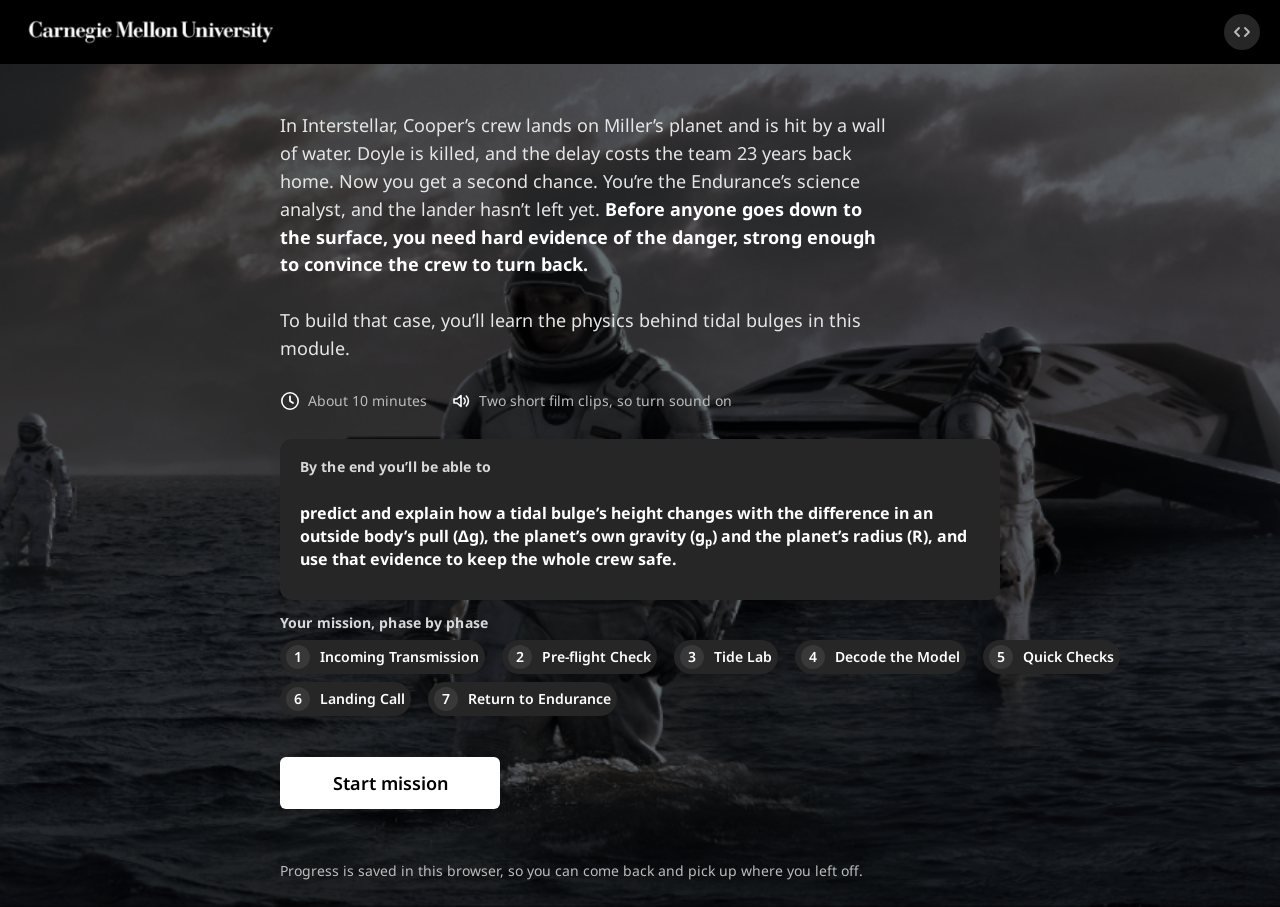
==== commit ada8e840: "New design: modified UI Rebuilds the module to follow the Figma "New" section: - Seven phases: Inco" ====
--- a/index.html
+++ b/index.html
@@ -9,7 +9,7 @@
   <link rel="preconnect" href="https://fonts.googleapis.com">
   <link rel="preconnect" href="https://fonts.gstatic.com" crossorigin>
   <link rel="stylesheet" href="https://fonts.googleapis.com/css2?family=Noto+Sans:ital,wght@0,400;0,600;0,700;1,400&display=swap">
-  <link rel="stylesheet" href="styles.css?v=1.6.0">
+  <link rel="stylesheet" href="styles.css?v=2.0.0">
 </head>
 <body>
   <a class="skip-link" href="#console-head">Skip to the current task</a>
@@ -64,8 +64,8 @@
     <p class="noscript">Tidal Forecast Mission needs JavaScript to run. Please enable it and reload the page.</p>
   </noscript>
 
-  <script src="model.js?v=1.6.0"></script>
-  <script src="content.js?v=1.6.0"></script>
-  <script src="app.js?v=1.6.0"></script>
+  <script src="model.js?v=2.0.0"></script>
+  <script src="content.js?v=2.0.0"></script>
+  <script src="app.js?v=2.0.0"></script>
 </body>
 </html>
--- a/styles.css
+++ b/styles.css
@@ -171,6 +171,9 @@
   min-height: 0;
   transition: box-shadow .3s ease;
 }
+/* When the task doesn't fit (short laptop screens), the panel scrolls. Its parts keep their
+   natural height: without this, an answer box shrinks to its min-height and its text spills out. */
+.console-body > * { flex-shrink: 0; }
 .console-body.pulse { box-shadow: inset 0 0 0 2px var(--system); }
 
 /* ===================================================================== */
@@ -484,8 +487,6 @@
 @keyframes txPulse { 50% { opacity: .35; } }
 .crew-note p { margin: 0; font-size: var(--fs-md); }
 .crew-note .mini-label { margin-bottom: 4px; }
-.self-check .choice { font-size: var(--fs-md); align-items: flex-start; }
-.self-check .choice input { margin-top: 2px; }
 
 .confirm { border: 1.5px solid var(--notyet); border-radius: 8px; padding: 12px 14px; }
 .confirm p { margin: 0 0 10px; font-size: var(--fs-md); }
@@ -529,6 +530,12 @@
 .sw-k { background: #9a9a9a; }
 
 .diagram-status { margin: 0; display: flex; align-items: center; gap: 8px; font-size: var(--fs-sm); font-weight: 700; color: #e6e6e6; }
+/* Quick-check sketch: the part the learner just changed flashes once. */
+.planet-svg .pulse { animation: sketch-pulse .7s ease-out; }
+@keyframes sketch-pulse {
+  0% { filter: brightness(1.8) drop-shadow(0 0 8px rgba(255, 255, 255, .55)); }
+  100% { filter: none; }
+}
 .status-dot { width: 8px; height: 8px; border-radius: 50%; background: #8a8a8a; }
 .status-dot.live { background: var(--text); }
 
@@ -711,14 +718,6 @@
 
 /* Crew challenge 2 */
 /* Crew challenge 2: the one difference (gₚ) next to what's the same for both */
-.compare-inputs { display: flex; flex-wrap: wrap; gap: 12px 24px; align-items: flex-end; }
-.compare-inputs .chip { flex-wrap: wrap; row-gap: 6px; }
-.compare-inputs .chip-label, .chip .factor-named { white-space: nowrap; }
-.chip .chip-vs { font-size: var(--fs-sm); color: var(--muted); }
-.mini-planets { display: grid; grid-template-columns: 1fr 1fr; gap: 16px; }
-.mini-planet { margin: 0; background: var(--raised); border-radius: 10px; padding: 14px; }
-.mini-planet figcaption { text-align: center; font-weight: 700; margin-bottom: 4px; }
-.mini-result { margin: 6px 0 0; text-align: center; font-size: var(--fs-sm); }
 
 /* ===================================================================== */
 /* Debrief                                                               */
@@ -812,6 +811,12 @@
 .devbar-select { flex: 0 1 460px; width: auto; min-width: 140px; min-height: 34px; padding: 4px 36px 4px 10px; font-size: var(--fs-sm); background-position: right 10px center; }
 .devbar-note { margin: 0; min-width: 0; overflow: hidden; text-overflow: ellipsis; white-space: nowrap; color: var(--muted); }
 .devbar-off { margin-left: auto; }
+.devbar-note + .devbar-version { margin-left: auto; }
+.devbar-version { margin: 0; flex: none; white-space: nowrap; color: #e6e6e6; }
+.devbar-version b { color: var(--dg); }
+.devbar-version ~ .devbar-off { margin-left: 0; }
+.devbar-switch { gap: 0; white-space: pre; }
+a.btn { text-decoration: none; }
 
 /* ===================================================================== */
 /* Full-page screens: mission start and mission complete                 */
@@ -1041,13 +1046,16 @@
   .planet-cards { grid-template-columns: 1fr; }
   .summary-cards { grid-template-columns: 1fr; }
   .film-cards { grid-template-columns: 1fr; }
-  .mini-planets { grid-template-columns: 1fr 1fr; gap: 8px; }
   .fallback-grid { grid-template-columns: 1fr; }
   .screen { padding: 24px 16px 48px; }
   .devbar { padding: 0 16px; gap: 8px; }
-  .devbar-note, .devbar-label { display: none; }
+  .devbar-note, .devbar-label, .devbar-version { display: none; }
   .devbar-tag span { display: none; }
-  .devbar-select { flex: 1 1 auto; }
+  .devbar-select { flex: 1 1 auto; min-width: 96px; }
+  /* The version switch shrinks to "→ B" so the bar still fits a phone. */
+  .devbar-switch-long { display: none; }
+  .devbar-switch::before { content: '→'; }
+  .devbar-switch { gap: 4px; padding-inline: 10px; }
   .screen-actions .btn-primary { width: 100%; }
   .debrief-q { font-size: var(--fs-xl); }
   .eq { font-size: var(--fs-xl); }
@@ -1059,9 +1067,185 @@
   .actions-row { flex-direction: column-reverse; }
   .actions-row > .btn-secondary, .actions-row > .btn-ghost { width: 100%; }
   .chip { font-size: var(--fs-sm); padding: 6px 10px; }
-  .mini-planets { grid-template-columns: 1fr; }
   .hb-scale { padding: 0; }
 }
 
 .watch-out { font-size: var(--fs-sm); color: #dcdcdc; }
 .watch-out a { color: var(--text); text-decoration-color: #8a8a8a; text-underline-offset: 3px; }
+
+/* ===================================================================== */
+/* New design (Figma "New" section) — v2.0                               */
+/* ===================================================================== */
+.stage-title { display: flex; align-items: center; justify-content: space-between; gap: 12px; flex-wrap: wrap;
+  background: var(--raised); border-radius: var(--radius); padding: 14px 20px; }
+.stage-title h2 { margin: 0; font-size: var(--fs-2xl); font-weight: 700; }
+.stage-foot { margin: 8px 0 0; font-size: var(--fs-sm); color: var(--muted); }
+.caption { font-style: italic; margin-top: 8px; }
+.card { background: var(--raised); border: 1px solid var(--border); border-radius: var(--radius); padding: 20px 24px; }
+.card h3 { margin: 0 0 12px; font-size: var(--fs-lg); }
+.muted { color: var(--muted); }
+.small { font-size: var(--fs-sm); }
+.link-btn.green { color: var(--system-ink); font-weight: 600; padding: 0; background: none; border: 0; cursor: pointer; text-align: left; }
+
+/* definition banner (Pre-flight Check) */
+.def-banner { display: flex; align-items: center; gap: 24px; background: #2e4e57; border-radius: 8px; padding: 14px 20px; }
+.def-banner .sym { font-size: var(--fs-2xl); }
+.def-banner span { font-size: var(--fs-md); }
+
+/* tide ranking */
+.rank-svg { width: 100%; height: auto; }
+.rank-svg .t-lbl { fill: #fff; font-size: 16px; font-weight: 600; }
+.rank-svg .t-sub { fill: #bdbdbd; font-size: 14px; }
+.rank-list { list-style: none; margin: 0 0 16px; padding: 0; display: grid; gap: 8px; }
+.rank-item { display: grid; grid-template-columns: 28px 1fr auto auto; align-items: center; gap: 10px;
+  background: var(--inset); border-radius: 8px; padding: 8px 10px; }
+.rank-n { font-weight: 700; color: var(--muted); text-align: center; }
+.rank-name { font-weight: 600; }
+.rank-btns { display: flex; gap: 6px; }
+.rank-btns .step-btn { width: 34px; height: 34px; }
+.rank-end { font-size: var(--fs-sm); color: var(--muted); min-width: 70px; text-align: right; }
+
+/* Tide Lab title + status chips */
+.lab-title { display: flex; align-items: center; justify-content: space-between; gap: 12px; flex-wrap: wrap;
+  background: var(--raised); border-radius: var(--radius); padding: 14px 20px; }
+.lab-title-text { margin: 0; font-size: var(--fs-xl); }
+.lab-status { display: flex; gap: 6px; }
+.lab-chip { font-size: var(--fs-sm); color: var(--muted); border: 1px solid #555; border-radius: 999px; padding: 3px 10px; }
+.lab-chip.on { border-color: currentColor; font-weight: 700; background: rgba(255, 255, 255, .06); }
+
+/* results table */
+.results-table table { width: 100%; border-collapse: collapse; }
+.results-table th, .results-table td { text-align: left; padding: 14px 4px; border-top: 1px solid #3a3a3a; font-size: var(--fs-lg); }
+.results-table thead th { font-size: var(--fs-sm); color: var(--muted); font-weight: 600; border-top: 0; padding-top: 0; }
+.results-table .rt-num { margin-left: 10px; }
+
+/* crew message cards */
+.tx-card { background: var(--inset); border-radius: 10px; padding: 12px 16px; margin: 12px 0; }
+.tx-card .mini-label { color: var(--muted); }
+.tx-card p:last-child { margin: 0; }
+.tx-card.tx-ok { border-left: 4px solid var(--system); }
+.tx-card.tx-ok .mini-label { color: var(--system-ink); }
+.tx-card.tx-no { border-left: 4px solid var(--notyet); }
+.tx-card.tx-no .mini-label { color: var(--notyet); }
+
+/* summarise blanks */
+.sentence-card { background: var(--inset); border-radius: 10px; padding: 14px 16px; margin-bottom: 12px; line-height: 2.1; }
+select.blank { display: inline-block; width: auto; min-height: 34px; background-color: var(--raised); border: 1px solid #8a8a8a; border-radius: 6px; padding: 3px 30px 3px 10px; margin: 2px; color: var(--text); background-position: right 8px center; background-size: 14px; font-size: var(--fs-md); }
+select.blank.bad { border-color: var(--notyet); }
+
+/* model card, rules and arrows */
+.model-card .big-eq { display: block; margin: 8px 0; }
+.big-eq { font-size: 48px; font-weight: 600; white-space: nowrap; }
+.rule-card { background: var(--inset); border-radius: 10px; padding: 14px 18px; margin-bottom: 12px; }
+.rule-row { display: flex; justify-content: space-between; align-items: center; gap: 12px; }
+.rule-row.compact { background: var(--inset); border-radius: 10px; padding: 8px 14px; margin-bottom: 8px; }
+.rule-pair { display: inline-flex; align-items: center; gap: 8px; font-size: 22px; }
+.rule-pair b:not(.sym) { margin-left: 10px; }
+.rule-tag { display: inline-block; margin-top: 10px; font-size: var(--fs-sm); font-weight: 600; padding: 2px 10px; border-radius: 999px; border: 1px solid currentColor; }
+.rule-row.compact .rule-tag { margin-top: 0; }
+.rule-k { display: flex; align-items: center; gap: 12px; }
+.rule-k b { font-size: 22px; }
+.arrow-badge { display: inline-flex; align-items: center; justify-content: center; width: 30px; height: 30px; border-radius: 8px; background: rgba(255, 255, 255, .14); color: #fff; }
+.arrow-badge .ic { width: 18px; height: 18px; }
+.ab-dg { background: rgba(245, 181, 68, .2); color: var(--dg); }
+.ab-gp { background: rgba(76, 211, 224, .2); color: var(--gp); }
+.ab-R { background: rgba(180, 151, 255, .22); color: var(--r); }
+.c-R { color: var(--r); }
+
+/* scenario + calc */
+.scenario-card { background: var(--inset); border-radius: 10px; padding: 12px 14px; margin-bottom: 16px; }
+.scenario-card .mini-label { color: var(--muted); margin-bottom: 4px; }
+.scenario-card p:last-child { margin: 0; }
+.checklist { margin: 0; padding-left: 20px; }
+.calc-step { margin-bottom: 16px; }
+.calc-grid { display: grid; grid-template-columns: 1fr 1fr; gap: 10px 16px; }
+.calc-grid.one { grid-template-columns: 1fr; }
+.calc-field { display: flex; align-items: center; gap: 8px; }
+.calc-field .cf-label { min-width: 40px; font-weight: 600; }
+.calc-field input { width: 110px; flex: 1 1 auto; min-width: 0; background: var(--inset); border: 1px solid #555; border-radius: 6px; padding: 8px 10px; }
+.calc-grid.one .calc-field input { max-width: 180px; }
+.calc-field .cf-unit { font-size: var(--fs-sm); color: var(--muted); min-width: 34px; }
+.calc-field.ok input { border-color: var(--system); }
+.calc-field.bad input { border-color: var(--notyet); }
+.sub-card { background: var(--inset); border: 1px solid #555; border-radius: 8px; padding: 12px 14px; }
+.sub-card p { margin: 0 0 4px; font-size: var(--fs-lg); }
+.sub-card.locked { border-style: dashed; }
+
+/* comparison chart */
+.compare-chart { max-width: 560px; margin: 24px auto 0; width: 100%; }
+.cc-plot { position: relative; display: flex; justify-content: space-around; align-items: flex-end; border-bottom: 1px solid #555; margin: 50px 20px 70px; }
+.cc-col { position: relative; display: flex; flex-direction: column; align-items: center; justify-content: flex-end; width: 130px; height: 100%; }
+.cc-bar { display: block; width: 110px; background: var(--muted); border-radius: 6px 6px 0 0; }
+.cc-bar.cc-main { background: var(--ocean); }
+.cc-val { font-weight: 700; font-size: 20px; margin-bottom: 8px; }
+.cc-label { position: absolute; bottom: -28px; font-size: var(--fs-sm); font-weight: 600; color: var(--muted); white-space: nowrap; }
+.cc-note { position: absolute; bottom: -50px; font-size: 12px; color: var(--muted); white-space: nowrap; }
+.cc-limit { position: absolute; left: 0; right: 0; border-top: 2px dashed var(--notyet); }
+.cc-limit span { position: absolute; right: 0; bottom: 4px; font-size: 12px; font-weight: 600; color: var(--notyet); }
+
+/* background + reflection + summary */
+.bg-stage { min-height: 60vh; }
+.film-still { flex: 1; min-height: 480px; border-radius: var(--radius); background: #000; border: 1px dashed #444; display: flex; align-items: flex-end; padding: 16px; }
+.film-still span { font-size: var(--fs-sm); color: #777; }
+.quote-accent { border-left: 4px solid var(--system); }
+.reflect-list { margin: 0 0 12px; padding-left: 22px; }
+.sum-grid { display: grid; grid-template-columns: 1fr 1fr; gap: 16px; }
+.sum-card2 p.muted:first-child { margin: 0 0 6px; font-weight: 700; font-size: var(--fs-sm); }
+.sum-row { display: grid; grid-template-columns: 36px 1fr; gap: 10px; margin-bottom: 10px; }
+.sum-row .sym { font-size: 20px; }
+.sum-card2 .big-eq { font-size: 32px; display: block; margin-bottom: 8px; }
+.deeper-list { display: grid; gap: 16px; }
+.deeper-eq { font-size: var(--fs-xl); font-weight: 600; margin: 0 0 8px; }
+.t-planet-name { fill: #6aa8e0; }
+@media (max-width: 900px) {
+  .sum-grid, .calc-grid { grid-template-columns: 1fr; }
+  .big-eq { font-size: 32px; }
+}
+
+/* mission complete + confetti */
+.complete2 { position: relative; z-index: 1; max-width: 720px; margin: 12vh auto 0; background: var(--raised); border: 1px solid var(--border);
+  border-radius: 16px; padding: 44px 56px; text-align: center; box-shadow: 0 20px 48px rgba(0, 0, 0, .6); }
+.complete2 .screen-title { font-size: 40px; }
+.ach-chips { list-style: none; padding: 0; margin: 20px 0; display: flex; flex-wrap: wrap; gap: 10px; justify-content: center; }
+.ach-chips li { border: 1.5px solid currentColor; border-radius: 999px; padding: 4px 14px; font-weight: 600; font-size: var(--fs-sm); background: var(--inset); }
+.ach-0 { color: var(--dg); } .ach-1 { color: var(--gp); } .ach-2 { color: var(--r); } .ach-3 { color: var(--system-ink); }
+.complete2 .screen-actions { justify-content: center; }
+.confetti { position: fixed; inset: 0; pointer-events: none; overflow: hidden; z-index: 0; }
+.confetti i { position: absolute; top: -30px; border-radius: 2px; opacity: .9; animation: confetti-fall 3s cubic-bezier(.25, .6, .4, 1) forwards; }
+@keyframes confetti-fall {
+  0% { transform: translate(0, 0) rotate(0); opacity: 1; }
+  100% { transform: translate(var(--x), 105vh) rotate(var(--rot)); opacity: .85; }
+}
+@media (prefers-reduced-motion: reduce) { .confetti i { animation: none; top: auto; bottom: 10%; opacity: .5; } }
+
+/* Starting pages: each phase's film still behind the card (Figma starting pages). */
+body[data-screen="stepIntro"] .screen { background: var(--base) center / cover no-repeat; }
+body[data-screen="stepIntro"][data-step="preflight"] .screen,
+body[data-screen="stepIntro"][data-step="decode"] .screen,
+body[data-screen="stepIntro"][data-step="quick"] .screen {
+  background-image: linear-gradient(rgba(0, 0, 0, .35), rgba(0, 0, 0, .55)), url("assets/bg-preflight.jpg");
+}
+body[data-screen="stepIntro"][data-step="lab"] .screen,
+body[data-screen="stepIntro"][data-step="landing"] .screen {
+  background-image: linear-gradient(rgba(0, 0, 0, .35), rgba(0, 0, 0, .55)), url("assets/bg-lab.jpg");
+}
+body[data-screen="stepIntro"][data-step="return"] .screen {
+  background-image: linear-gradient(rgba(0, 0, 0, .3), rgba(0, 0, 0, .5)), url("assets/bg-return.jpg");
+}
+/* Landing Call background page: the Gargantua still */
+.film-still { background: #000 url("assets/bg-miller.jpg") center / cover no-repeat; border-style: solid; }
+.film-still span { display: none; }
+
+/* Starting page layout (Figma): card, then "Your job", Start and a note. */
+body[data-screen="stepIntro"] .screen { display: flex; align-items: center; justify-content: center; }
+.step-intro2 { width: 100%; max-width: 957px; margin: 0 auto; display: flex; flex-direction: column; align-items: flex-start; }
+.intro-card { width: 100%; background: #1e1e1e; border: 1px solid #3a3a3a; border-radius: 12px; padding: 32px 40px 36px; }
+.intro-card-ic { margin: 0 0 14px; color: var(--system); }
+.intro-card-ic .ic { width: 18px; height: 18px; }
+.intro-card .screen-title { margin: 0 0 28px; font-size: var(--fs-2xl); }
+.intro-card p { margin: 0 0 22px; font-size: var(--fs-lg); line-height: 1.6; color: #f2f2f2; }
+.intro-card p:last-child { margin-bottom: 0; }
+.step-intro2 .intro-job { margin: 56px 0 44px; font-size: var(--fs-md); color: #f2f2f2; }
+.step-intro2 .screen-actions .btn { min-width: 238px; width: auto; }
+.intro-note { margin: 28px 0 0; font-size: var(--fs-sm); font-style: italic; color: var(--muted); }
+.step-intro2 .intro-job, .intro-note { text-shadow: 0 1px 6px rgba(0, 0, 0, .9); }
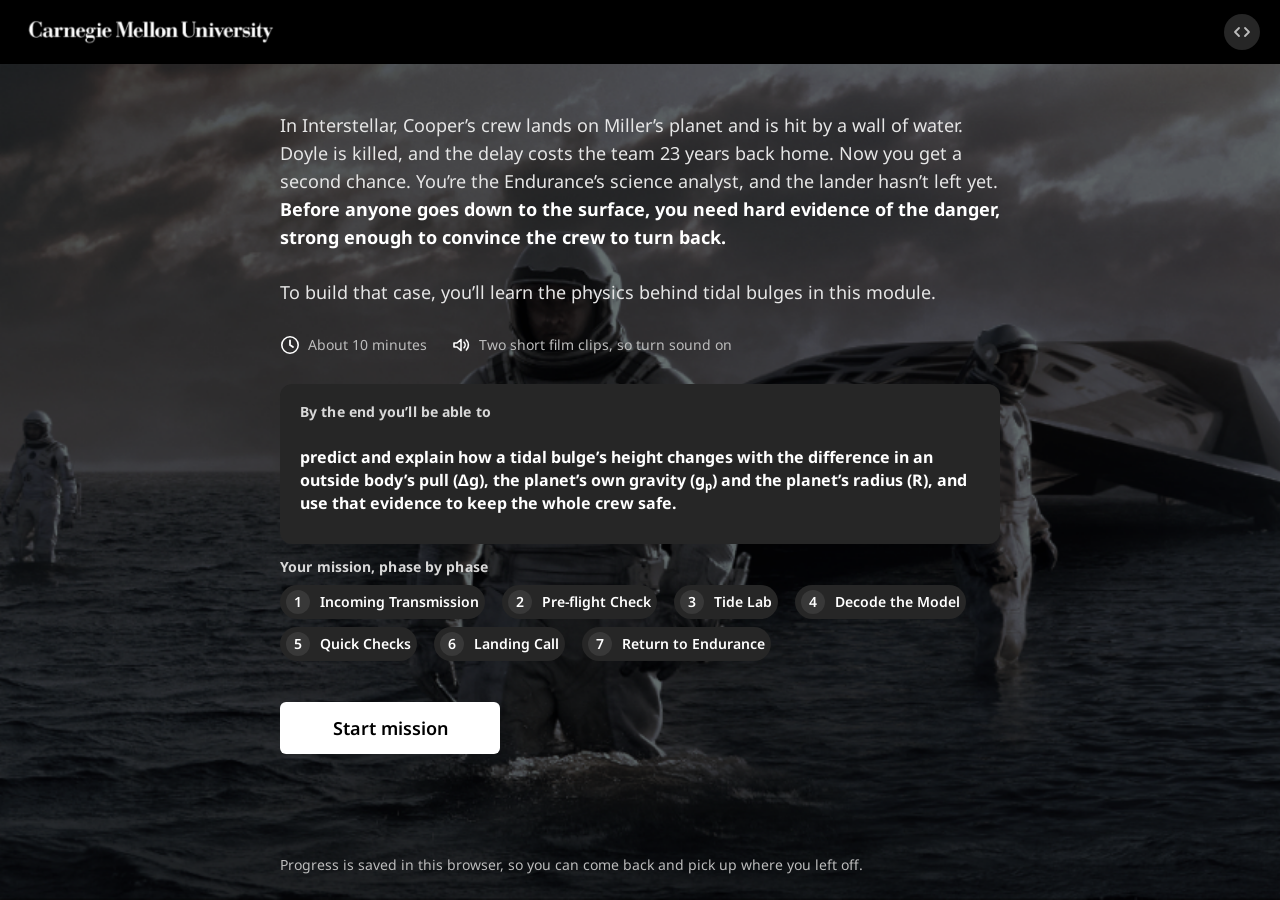
==== commit 5c372079: "v2.1.0: walk-through revisions (ranking drag, live Tide Lab diagram, k constant, new chart, hyperspa" ====
--- a/index.html
+++ b/index.html
@@ -9,7 +9,7 @@
   <link rel="preconnect" href="https://fonts.googleapis.com">
   <link rel="preconnect" href="https://fonts.gstatic.com" crossorigin>
   <link rel="stylesheet" href="https://fonts.googleapis.com/css2?family=Noto+Sans:ital,wght@0,400;0,600;0,700;1,400&display=swap">
-  <link rel="stylesheet" href="styles.css?v=2.0.0">
+  <link rel="stylesheet" href="styles.css?v=2.1.0">
 </head>
 <body>
   <a class="skip-link" href="#console-head">Skip to the current task</a>
@@ -64,8 +64,8 @@
     <p class="noscript">Tidal Forecast Mission needs JavaScript to run. Please enable it and reload the page.</p>
   </noscript>
 
-  <script src="model.js?v=2.0.0"></script>
-  <script src="content.js?v=2.0.0"></script>
-  <script src="app.js?v=2.0.0"></script>
+  <script src="model.js?v=2.1.0"></script>
+  <script src="content.js?v=2.1.0"></script>
+  <script src="app.js?v=2.1.0"></script>
 </body>
 </html>
--- a/styles.css
+++ b/styles.css
@@ -169,12 +169,10 @@
   overflow: auto;
   display: flex; flex-direction: column; gap: 16px;
   min-height: 0;
-  transition: box-shadow .3s ease;
 }
 /* When the task doesn't fit (short laptop screens), the panel scrolls. Its parts keep their
    natural height: without this, an answer box shrinks to its min-height and its text spills out. */
 .console-body > * { flex-shrink: 0; }
-.console-body.pulse { box-shadow: inset 0 0 0 2px var(--system); }
 
 /* ===================================================================== */
 /* Console typography                                                    */
@@ -386,6 +384,10 @@
 .def-R.hl { background: rgba(180, 151, 255, .18); }
 .def-h.hl { background: rgba(255, 255, 255, .12); }
 .eq-note { margin: 10px 0 0; padding-top: 10px; border-top: 1px solid #444; font-size: var(--fs-sm); color: #e6e6e6; }
+/* k = 2: a chip beside the formula, and a matching mark under k in the formula itself. */
+.eq-note-k { display: flex; align-items: center; gap: 10px; flex-wrap: wrap; font-size: var(--fs-md); color: var(--text); }
+.k-chip { display: inline-block; padding: 2px 12px; border-radius: 999px; background: #fff; color: #000; font-weight: 700; white-space: nowrap; }
+.eq .t-k.k-const { border-bottom: 3px solid #fff; padding-bottom: 1px; }
 
 /* ===================================================================== */
 /* Feedback, hints, evidence                                             */
@@ -426,6 +428,12 @@
 .hint-text { margin: 0 0 10px; font-size: var(--fs-md); color: #ececec; }
 .hint-actions { display: flex; flex-wrap: wrap; gap: 6px; }
 .hint-foot { margin: 8px 0 0; font-size: var(--fs-sm); color: var(--muted); }
+/* A worked example is set apart and tagged: its numbers are not the task's. */
+.hint-example { margin: 0 0 10px; padding: 10px 12px; border-radius: 8px; border: 1px dashed rgba(255, 255, 255, .45); background: rgba(0, 0, 0, .22); }
+.hint-example .hint-text { margin: 0; }
+.hint-diff { margin: 0 0 6px; display: flex; align-items: center; gap: 6px; font-size: var(--fs-sm); font-weight: 700; color: var(--partly); }
+.hint-diff .ic { width: 16px; height: 16px; flex: none; }
+.hint-after { font-weight: 600; }
 
 .ev-added { display: flex; flex-direction: column; }
 /* Shown beside a "Not yet": the model's finding, not yet filed in the log (no green tick). */
@@ -572,7 +580,11 @@
 .planet-svg .sel-pending .sel-tag { fill: #fff; }
 .planet-svg .sel-correct .sel-tag { fill: var(--system); }
 .planet-svg .sel-wrong .sel-tag { fill: var(--notyet); }
-.planet-svg .h-bracket.late { animation: fadeIn .4s ease .8s both; }
+.planet-svg .you-pill { fill: #fff; }
+.planet-svg .t-you { fill: #000; font-size: 16px; font-weight: 700; }
+/* The prediction, kept as a dashed outline once the model's result is drawn. */
+.planet-svg .ghost-line { fill: none; stroke: #fff; stroke-width: 2.2; stroke-dasharray: 7 6; }
+.planet-svg .ghost-lead { stroke: #fff; stroke-width: 1.5; }
 .planet-svg .h-pill { fill: #000; fill-opacity: .72; stroke: #fff; stroke-width: 1.5; }
 
 /* Height gauge */
@@ -865,7 +877,7 @@
   padding: 48px 24px 25px;
 }
 .intro { margin-block: 0; gap: 28px; }
-.intro .screen-lede { max-width: 617px; }
+.intro .screen-lede { max-width: none; }
 .intro .screen-lede p { margin: 0; }
 .intro .screen-lede p + p { margin-top: 1.55em; }
 .intro .screen-lede b { color: var(--text); }
@@ -904,10 +916,6 @@
   /* Narrow screens keep the thin strip, so the header is a label, not a control. */
   button.rail-head { pointer-events: none; }
 }
-@media (min-width: 1000px) {
-  /* The seven loop steps sit on one line, running past the text column as in the design. */
-  .intro .loop { width: max-content; max-width: calc(50vw + 336px); }
-}
 
 .complete-badge { margin: 0; width: 56px; height: 56px; border-radius: 50%; display: grid; place-items: center; background: rgba(68, 192, 74, .15); color: var(--system); }
 .complete-badge .ic { width: 32px; height: 32px; }
@@ -950,6 +958,57 @@
 .nav-back > * { animation: slideInL .26s var(--ease-out) both; }
 .nav-fade > * { animation: fadeIn .3s ease both; }
 
+/* Inside the panels, content follows in a short stagger, top to bottom. */
+.nav-fwd > :nth-child(2), .nav-back > :nth-child(2), .phase-in > :nth-child(2) { animation-delay: 35ms; }
+.nav-fwd > :nth-child(3), .nav-back > :nth-child(3), .phase-in > :nth-child(3) { animation-delay: 70ms; }
+.nav-fwd > :nth-child(4), .nav-back > :nth-child(4), .phase-in > :nth-child(4) { animation-delay: 105ms; }
+.nav-fwd > :nth-child(5), .nav-back > :nth-child(5), .phase-in > :nth-child(5) { animation-delay: 140ms; }
+.nav-fwd > :nth-child(n+6), .nav-back > :nth-child(n+6), .phase-in > :nth-child(n+6) { animation-delay: 175ms; }
+/* The same task moving to its next stage (prediction → result → explanation …). */
+.phase-in > * { animation: riseIn .26s var(--ease-out) both; }
+/* The buttons at the foot of the panel stay put: they are where the pointer already is. */
+.nav-fwd > .actions, .nav-back > .actions, .phase-in > .actions { animation: fadeIn .26s ease both; animation-delay: 0s; }
+
+/* Arriving on a page: its cards, table rows and formula terms come in one after another. */
+.nav-fade .results-table tbody tr, .nav-fade .sum-grid > *, .nav-fade .deeper-list > .card, .nav-fade .model-card,
+.nav-fade .def-banner { animation: riseIn .4s var(--ease-out) both; }
+.nav-fade .results-table tbody tr:nth-child(1), .nav-fade .sum-grid > :nth-child(1), .nav-fade .deeper-list > :nth-child(1) { animation-delay: .12s; }
+.nav-fade .results-table tbody tr:nth-child(2), .nav-fade .sum-grid > :nth-child(2), .nav-fade .deeper-list > :nth-child(2) { animation-delay: .24s; }
+.nav-fade .results-table tbody tr:nth-child(3), .nav-fade .sum-grid > :nth-child(3), .nav-fade .deeper-list > :nth-child(3) { animation-delay: .36s; }
+.nav-fade .sum-grid > :nth-child(4), .nav-fade .deeper-list > :nth-child(n+4) { animation-delay: .48s; }
+.nav-fade .model-card .big-eq > b { display: inline-block; animation: pop .45s var(--ease-pop) both; }
+.nav-fade .model-card .big-eq > b:nth-of-type(1) { animation-delay: .35s; }
+.nav-fade .model-card .big-eq > b:nth-of-type(2) { animation-delay: .5s; }
+.nav-fade .model-card .big-eq > b:nth-of-type(3) { animation-delay: .65s; }
+
+/* Height gauge: the marker eases between steps (− / +, typing, arrow keys) and follows the pointer exactly while dragged. */
+.g-marker, .g-you { transition: bottom .17s var(--ease-out); }
+.gauge.dragging .g-marker, .gauge.dragging .g-you { transition: none; }
+.gauge-track[role="slider"] .g-marker::before { transition: transform .15s var(--ease-pop); }
+.gauge.dragging .g-marker::before { transform: scale(1.25); }
+
+/* Checked answers: each field's outline glows once in its result colour, then settles.
+   A miss gets the same calm cue as a hit (nothing shakes). */
+@keyframes okFlash { from { box-shadow: 0 0 0 4px rgba(68, 192, 74, .5); } to { box-shadow: 0 0 0 0 rgba(68, 192, 74, 0); } }
+@keyframes missFlash { from { box-shadow: 0 0 0 4px rgba(255, 138, 122, .5); } to { box-shadow: 0 0 0 0 rgba(255, 138, 122, 0); } }
+.calc-step.enter .calc-field.bad input, .sentence-card.enter select.blank.bad { animation: missFlash .7s ease-out; }
+.calc-step.enter .calc-field.ok input { animation: okFlash .7s ease-out; }
+.sub-card.enter { animation: unfold .35s var(--ease-out) both; }
+.tx-card.enter { animation: riseIn .32s var(--ease-out) both; }
+
+/* Video: the play button lifts on hover; a fallback card rises in. */
+.play-circle { transition: transform .2s var(--ease-pop), background-color .15s ease; }
+.video-start:hover .play-circle, .video-start:focus-visible .play-circle { transform: scale(1.07); }
+.fallback-card { animation: riseIn .3s var(--ease-out) both; }
+
+/* Evidence log dialog */
+.dialog[open] { animation: riseIn .22s var(--ease-out); }
+.dialog[open]::backdrop { animation: fadeIn .2s ease; }
+
+/* Fields and choices */
+textarea, select, .choice input { transition: border-color .15s ease, box-shadow .15s ease, background-color .15s ease; }
+.lab-chip, .sub, .rule-tag { transition: background-color .2s ease, border-color .2s ease, color .2s ease; }
+
 /* Entrances (played once per new item; see runEnters in app.js). */
 .fb.enter { animation: riseIn .28s var(--ease-out) both; }
 .fb.enter .fb-status .ic { animation: pop .4s var(--ease-pop) .1s both; }
@@ -959,6 +1018,9 @@
 .blk.done.enter::before { animation: sweep .5s var(--ease-out) both; }
 .blk.now.enter { animation: nowIn .4s var(--ease-pop) both; }
 #evidence-btn.bump { animation: bump .6s var(--ease-pop); }
+/* A control that has just unlocked: two rings spread from it (see cueNext in app.js). */
+@keyframes cue { from { box-shadow: 0 0 0 0 rgba(68, 192, 74, .7); } to { box-shadow: 0 0 0 14px rgba(68, 192, 74, 0); } }
+.cue { animation: cue .8s ease-out 2; }
 
 /* Start and complete screens: content rises in, staggered. */
 .screen-inner > * { animation: riseIn .4s var(--ease-out) both; }
@@ -984,6 +1046,10 @@
   }
   /* The hint nudge keeps its colour and a steady ring instead of pulsing (a .001ms loop would strobe). */
   .hint-btn.nudge { animation: none !important; box-shadow: 0 0 0 4px rgba(68, 192, 74, .45); }
+  /* Same for the other loops: the pull dashes and the Moon's halo hold still, and a control
+     that has just unlocked gets a steady ring. */
+  .rk-flow, .rk-axis, .rk-halo { animation: none !important; }
+  .cue { animation: none !important; box-shadow: 0 0 0 3px rgba(68, 192, 74, .6); }
 }
 
 /* ===================================================================== */
@@ -1096,14 +1162,43 @@
 .rank-svg { width: 100%; height: auto; }
 .rank-svg .t-lbl { fill: #fff; font-size: 16px; font-weight: 600; }
 .rank-svg .t-sub { fill: #bdbdbd; font-size: 14px; }
-.rank-list { list-style: none; margin: 0 0 16px; padding: 0; display: grid; gap: 8px; }
-.rank-item { display: grid; grid-template-columns: 28px 1fr auto auto; align-items: center; gap: 10px;
-  background: var(--inset); border-radius: 8px; padding: 8px 10px; }
-.rank-n { font-weight: 700; color: var(--muted); text-align: center; }
+.rk-arrow { stroke: var(--dg); stroke-width: 4; }
+/* Dashes drift along each arrow and along the Earth–Moon line, toward the Moon. */
+.rk-flow { stroke: #fff3d6; stroke-width: 1.6; stroke-linecap: round; stroke-dasharray: 2 12; opacity: .85; animation: rkFlow 1.1s linear infinite; }
+.rk-axis { stroke: #8a8a8a; stroke-width: 1.5; stroke-linecap: round; stroke-dasharray: 2 9; animation: rkFlowAxis 1.6s linear infinite; }
+@keyframes rkFlow { to { stroke-dashoffset: -14; } }
+@keyframes rkFlowAxis { to { stroke-dashoffset: -11; } }
+.rk-halo { transform-box: fill-box; transform-origin: center; animation: rkHalo 4s ease-in-out infinite; }
+@keyframes rkHalo { 50% { transform: scale(1.18); opacity: .6; } }
+/* "One day" loop, shown once the order is right. */
+.rk-day:not([hidden]) { animation: fadeIn .5s ease both; }
+.rk-dot { fill: var(--system); stroke: #0b1a0c; stroke-width: 2; }
+.rk-depth { stroke: #9fd0ff; stroke-width: 5; stroke-linecap: round; }
+.rk-read rect { fill: var(--inset); stroke: #6f6f6f; transition: fill .3s ease, stroke .3s ease; }
+.rk-read-text { fill: var(--muted); font-size: 14px; font-weight: 700; transition: fill .3s ease; }
+.rk-read[data-high="true"] rect { fill: #1d4a75; stroke: #9fd0ff; }
+.rk-read[data-high="true"] .rk-read-text { fill: #fff; }
+
+.rank-task { margin-top: 0; }
+.rank-list { list-style: none; margin: 0 0 4px; padding: 0; display: grid; gap: 8px; }
+.rank-row { display: grid; grid-template-columns: 96px minmax(0, 1fr); align-items: center; gap: 10px; }
+/* The places stay put (1 Strongest … 3 Weakest); the cards move between them. */
+.rank-slot { display: flex; align-items: baseline; gap: 8px; }
+.rank-n { width: 14px; font-weight: 700; color: var(--muted); text-align: center; }
+.rank-end { font-size: var(--fs-sm); color: var(--muted); }
+.rank-card { display: grid; grid-template-columns: 20px minmax(0, 1fr) auto; align-items: center; gap: 10px;
+  background: var(--inset); border: 1px solid transparent; border-radius: 8px; padding: 8px 10px;
+  cursor: grab; user-select: none; -webkit-user-select: none; touch-action: none; position: relative;
+  transition: transform .22s var(--ease-out), box-shadow .18s ease, border-color .18s ease, background-color .18s ease; }
+.rank-card:hover { border-color: #6f6f6f; }
+.rank-card.dragging { cursor: grabbing; z-index: 2; background: #454545; border-color: #fff; box-shadow: 0 10px 24px rgba(0, 0, 0, .55); transition: box-shadow .18s ease, border-color .18s ease, background-color .18s ease; }
+.rank-list.sorting .rank-card:not(.dragging) { transition: transform .2s var(--ease-out); }
+.rank-grip { display: grid; place-items: center; color: var(--faint); }
+.rank-grip .ic { width: 18px; height: 18px; }
+.rank-card:hover .rank-grip, .rank-card.dragging .rank-grip { color: var(--text); }
 .rank-name { font-weight: 600; }
 .rank-btns { display: flex; gap: 6px; }
-.rank-btns .step-btn { width: 34px; height: 34px; }
-.rank-end { font-size: var(--fs-sm); color: var(--muted); min-width: 70px; text-align: right; }
+.rank-btns .step-btn { width: 32px; height: 32px; min-height: 0; border-radius: 6px; font-size: var(--fs-lg); }
 
 /* Tide Lab title + status chips */
 .lab-title { display: flex; align-items: center; justify-content: space-between; gap: 12px; flex-wrap: wrap;
@@ -1144,7 +1239,8 @@
 .rule-tag { display: inline-block; margin-top: 10px; font-size: var(--fs-sm); font-weight: 600; padding: 2px 10px; border-radius: 999px; border: 1px solid currentColor; }
 .rule-row.compact .rule-tag { margin-top: 0; }
 .rule-k { display: flex; align-items: center; gap: 12px; }
-.rule-k b { font-size: 22px; }
+.rule-k b { font-size: 22px; white-space: nowrap; }
+.rule-k { border: 1px dashed #8a8a8a; }
 .arrow-badge { display: inline-flex; align-items: center; justify-content: center; width: 30px; height: 30px; border-radius: 8px; background: rgba(255, 255, 255, .14); color: #fff; }
 .arrow-badge .ic { width: 18px; height: 18px; }
 .ab-dg { background: rgba(245, 181, 68, .2); color: var(--dg); }
@@ -1158,30 +1254,66 @@
 .scenario-card p:last-child { margin: 0; }
 .checklist { margin: 0; padding-left: 20px; }
 .calc-step { margin-bottom: 16px; }
-.calc-grid { display: grid; grid-template-columns: 1fr 1fr; gap: 10px 16px; }
+.calc-grid { display: grid; grid-template-columns: minmax(0, 1fr) minmax(0, 1fr); gap: 10px 12px; }
 .calc-grid.one { grid-template-columns: 1fr; }
-.calc-field { display: flex; align-items: center; gap: 8px; }
-.calc-field .cf-label { min-width: 40px; font-weight: 600; }
-.calc-field input { width: 110px; flex: 1 1 auto; min-width: 0; background: var(--inset); border: 1px solid #555; border-radius: 6px; padding: 8px 10px; }
+.calc-field { display: flex; align-items: center; gap: 6px; min-width: 0; }
+.calc-field .cf-label { flex: none; min-width: 36px; font-weight: 600; white-space: nowrap; }
+.calc-field input { width: 0; flex: 1 1 0; min-width: 0; background: var(--inset); border: 1px solid #555; border-radius: 6px; padding: 8px 10px;
+  transition: border-color .2s ease, box-shadow .2s ease; }
+.calc-field input:focus { border-color: #fff; }
+/* k is a constant: it is given, with a tag, in the same slot the typed values use. */
+.calc-field .cf-fixed { flex: none; min-width: 44px; text-align: center; font-weight: 700; padding: 8px 12px; border-radius: 6px;
+  background: rgba(255, 255, 255, .08); border: 1px dashed #8a8a8a; }
+.calc-field .cf-tag { font-size: var(--fs-xs); font-weight: 700; letter-spacing: .04em; text-transform: uppercase; color: var(--muted); }
 .calc-grid.one .calc-field input { max-width: 180px; }
-.calc-field .cf-unit { font-size: var(--fs-sm); color: var(--muted); min-width: 34px; }
+.calc-field .cf-unit { flex: none; font-size: var(--fs-sm); color: var(--muted); min-width: 30px; }
 .calc-field.ok input { border-color: var(--system); }
 .calc-field.bad input { border-color: var(--notyet); }
 .sub-card { background: var(--inset); border: 1px solid #555; border-radius: 8px; padding: 12px 14px; }
 .sub-card p { margin: 0 0 4px; font-size: var(--fs-lg); }
 .sub-card.locked { border-style: dashed; }
 
-/* comparison chart */
-.compare-chart { max-width: 560px; margin: 24px auto 0; width: 100%; }
-.cc-plot { position: relative; display: flex; justify-content: space-around; align-items: flex-end; border-bottom: 1px solid #555; margin: 50px 20px 70px; }
-.cc-col { position: relative; display: flex; flex-direction: column; align-items: center; justify-content: flex-end; width: 130px; height: 100%; }
-.cc-bar { display: block; width: 110px; background: var(--muted); border-radius: 6px 6px 0 0; }
-.cc-bar.cc-main { background: var(--ocean); }
-.cc-val { font-weight: 700; font-size: 20px; margin-bottom: 8px; }
-.cc-label { position: absolute; bottom: -28px; font-size: var(--fs-sm); font-weight: 600; color: var(--muted); white-space: nowrap; }
-.cc-note { position: absolute; bottom: -50px; font-size: 12px; color: var(--muted); white-space: nowrap; }
-.cc-limit { position: absolute; left: 0; right: 0; border-top: 2px dashed var(--notyet); }
-.cc-limit span { position: absolute; right: 0; bottom: 4px; font-size: 12px; font-weight: 600; color: var(--notyet); }
+/* comparison chart: to scale on the left, the bottom 10 m enlarged on the right */
+.compare-chart { max-width: 760px; margin: 24px auto 0; width: 100%; }
+.cc-panels { display: flex; align-items: stretch; gap: 8px; }
+.cc-panel { flex: 1 1 0; min-width: 0; margin: 0; }
+.cc-panel figcaption { font-size: var(--fs-sm); font-weight: 700; color: var(--muted); }
+.cc-plot { position: relative; height: 240px; display: flex; justify-content: space-around; align-items: flex-end;
+  border-bottom: 1px solid #8a8a8a; margin: 44px 8px 40px 44px; }
+.cc-grid { position: absolute; left: 0; right: 0; border-top: 1px solid #3a3a3a; }
+.cc-grid i { position: absolute; right: 100%; top: -9px; margin-right: 8px; font-style: normal; font-size: var(--fs-xs); color: var(--muted); white-space: nowrap; }
+.cc-col { position: relative; z-index: 1; display: flex; flex-direction: column; align-items: center; justify-content: flex-end; width: 104px; height: 100%; }
+.cc-bar { display: block; width: 76px; flex: none; background: var(--muted); border-radius: 6px 6px 0 0; transform-origin: bottom; }
+.cc-bar.cc-main { background: linear-gradient(#3f7fb9, var(--ocean)); }
+.cc-val { font-weight: 700; font-size: var(--fs-lg); margin-bottom: 6px; white-space: nowrap; }
+.cc-label { position: absolute; top: 100%; margin-top: 8px; font-size: var(--fs-sm); font-weight: 600; color: var(--muted); white-space: nowrap; }
+/* The strip of the left chart that the right chart enlarges. */
+.cc-lens { position: absolute; left: -6px; right: -6px; bottom: -4px; height: 10px; border: 1.5px dashed #fff; border-radius: 4px; z-index: 2; }
+.cc-link { flex: none; align-self: center; margin: 0; width: 76px; display: flex; flex-direction: column; align-items: center; gap: 6px;
+  text-align: center; font-size: var(--fs-xs); font-weight: 700; color: var(--muted); }
+.cc-link .ic { width: 22px; height: 22px; color: var(--text); }
+.cc-zoom .cc-plot { border: 1.5px dashed #fff; border-bottom: 1px solid #8a8a8a; border-radius: 6px 6px 0 0; }
+/* Miller's bar is far taller than this panel: it fills it and fades out at the top. */
+.cc-col.off .cc-bar { height: 100% !important; border-radius: 0; -webkit-mask-image: linear-gradient(to top, #000 70%, transparent); mask-image: linear-gradient(to top, #000 70%, transparent); }
+.cc-col.off .cc-val { position: absolute; bottom: 100%; margin-bottom: 10px; font-size: var(--fs-sm); }
+.cc-limit { position: absolute; left: 0; right: 0; z-index: 2; border-top: 2px dashed var(--notyet); }
+.cc-limit span { position: absolute; left: 6px; bottom: 5px; font-size: var(--fs-sm); font-weight: 700; color: var(--notyet); white-space: nowrap;
+  background: var(--raised); padding: 0 4px; border-radius: 3px; }
+.cc-note { margin: 4px 0 0; color: #e6e6e6; }
+/* First showing: the tall bar rises, the lens appears, then the enlarged panel follows. */
+.compare-chart.enter .cc-panel:first-child .cc-bar.cc-main { animation: grow 1s var(--ease-out) .15s both; }
+.compare-chart.enter .cc-panel:first-child .cc-main ~ .cc-label,
+.compare-chart.enter .cc-panel:first-child .cc-col:last-of-type .cc-val { animation: fadeIn .4s ease .9s both; }
+.compare-chart.enter .cc-lens { animation: fadeIn .4s ease 1.2s both; }
+.compare-chart.enter .cc-link { animation: riseIn .4s var(--ease-out) 1.4s both; }
+.compare-chart.enter .cc-zoom { animation: riseIn .45s var(--ease-out) 1.6s both; }
+.compare-chart.enter .cc-zoom .cc-bar { animation: grow .7s var(--ease-out) 1.9s both; }
+.compare-chart.enter .cc-limit { animation: sweep .5s var(--ease-out) 2.4s both; transform-origin: left; }
+.compare-chart.enter .cc-note { animation: fadeIn .5s ease 2.7s both; }
+@media (max-width: 900px) {
+  .cc-panels { flex-direction: column; }
+  .cc-link { flex-direction: row; width: auto; }
+}
 
 /* background + reflection + summary */
 .bg-stage { min-height: 60vh; }
@@ -1202,21 +1334,38 @@
   .big-eq { font-size: 32px; }
 }
 
-/* mission complete + confetti */
-.complete2 { position: relative; z-index: 1; max-width: 720px; margin: 12vh auto 0; background: var(--raised); border: 1px solid var(--border);
-  border-radius: 16px; padding: 44px 56px; text-align: center; box-shadow: 0 20px 48px rgba(0, 0, 0, .6); }
-.complete2 .screen-title { font-size: 40px; }
-.ach-chips { list-style: none; padding: 0; margin: 20px 0; display: flex; flex-wrap: wrap; gap: 10px; justify-content: center; }
-.ach-chips li { border: 1.5px solid currentColor; border-radius: 999px; padding: 4px 14px; font-weight: 600; font-size: var(--fs-sm); background: var(--inset); }
-.ach-0 { color: var(--dg); } .ach-1 { color: var(--gp); } .ach-2 { color: var(--r); } .ach-3 { color: var(--system-ink); }
-.complete2 .screen-actions { justify-content: center; }
-.confetti { position: fixed; inset: 0; pointer-events: none; overflow: hidden; z-index: 0; }
-.confetti i { position: absolute; top: -30px; border-radius: 2px; opacity: .9; animation: confetti-fall 3s cubic-bezier(.25, .6, .4, 1) forwards; }
-@keyframes confetti-fall {
-  0% { transform: translate(0, 0) rotate(0); opacity: 1; }
-  100% { transform: translate(var(--x), 105vh) rotate(var(--rot)); opacity: .85; }
-}
-@media (prefers-reduced-motion: reduce) { .confetti i { animation: none; top: auto; bottom: 10%; opacity: .5; } }
+/* mission complete: the starting-page layout (one card, actions below) over a starfield that
+   opens with a jump to light speed (canvas.warp, drawn by warpSync in app.js) */
+body[data-screen="complete"] .screen {
+  position: relative; overflow: hidden;
+  display: flex; align-items: center; justify-content: center;
+  background: radial-gradient(ellipse at center, #0c1626 0%, #04070d 55%, #000 100%);
+}
+.warp { position: absolute; inset: 0; width: 100%; height: 100%; z-index: 0; pointer-events: none; }
+.complete2 { position: relative; z-index: 1; gap: 0; }
+.complete2 .intro-card-ic .ic { width: 28px; height: 28px; }
+.complete2 .screen-lede { max-width: none; color: #f2f2f2; }
+.ach-chips { list-style: none; padding: 0; margin: 28px 0 0; display: flex; flex-wrap: wrap; gap: 8px 12px; }
+.ach-chips li { display: flex; align-items: center; gap: 8px; background: var(--inset); border-radius: 999px; padding: 6px 14px 6px 8px; font-weight: 600; font-size: var(--fs-sm); }
+.ach-chips .ic { width: 18px; height: 18px; color: var(--system-ink); }
+.complete2 .screen-actions { margin: 44px 0 0; }
+.complete2 .screen-actions .btn { min-width: 238px; width: auto; min-height: 52px; font-size: var(--fs-lg); }
+.complete2 .research-details, .complete2 .confirm { margin-top: 28px; width: 100%; background: rgba(30, 30, 30, .92); }
+.complete2 .intro-card-ic { animation: pop .5s var(--ease-pop) .15s both; }
+.complete2 .ach-chips li { animation: riseIn .35s var(--ease-out) both; }
+.complete2 .ach-chips li:nth-child(1) { animation-delay: .35s; }
+.complete2 .ach-chips li:nth-child(2) { animation-delay: .45s; }
+.complete2 .ach-chips li:nth-child(3) { animation-delay: .55s; }
+.complete2 .ach-chips li:nth-child(4) { animation-delay: .65s; }
+/* While the jump plays, the card waits; it rises in as the stars settle. */
+.complete2.jump > * { animation-delay: 1.75s; }
+.complete2.jump > :nth-child(2) { animation-delay: 1.85s; }
+.complete2.jump > :nth-child(n+3) { animation-delay: 1.95s; }
+.complete2.jump .intro-card-ic { animation-delay: 1.95s; }
+.complete2.jump .ach-chips li:nth-child(1) { animation-delay: 2.15s; }
+.complete2.jump .ach-chips li:nth-child(2) { animation-delay: 2.25s; }
+.complete2.jump .ach-chips li:nth-child(3) { animation-delay: 2.35s; }
+.complete2.jump .ach-chips li:nth-child(4) { animation-delay: 2.45s; }
 
 /* Starting pages: each phase's film still behind the card (Figma starting pages). */
 body[data-screen="stepIntro"] .screen { background: var(--base) center / cover no-repeat; }
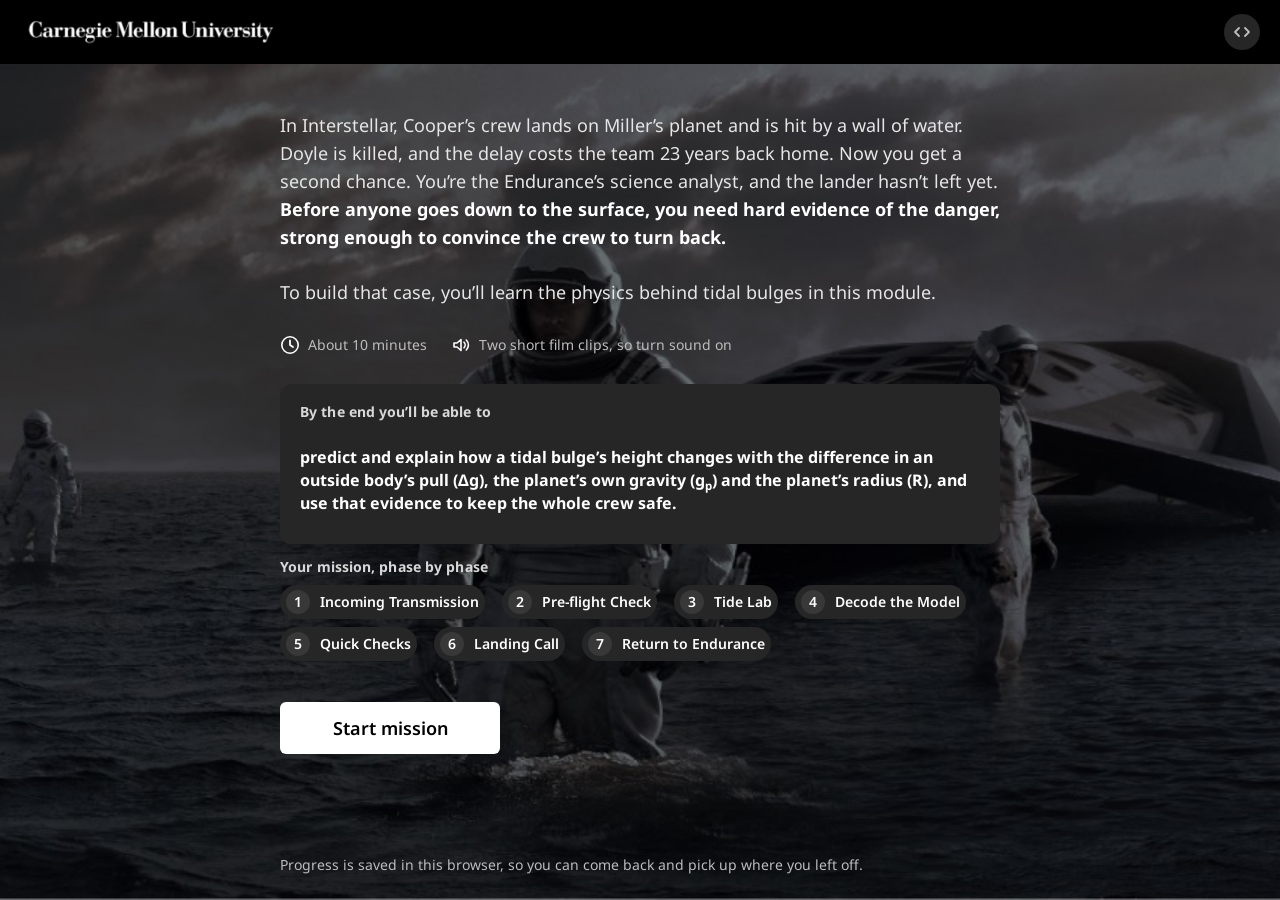
==== commit f19957d3: "v2.2.0: evidence-first A/B test, prediction scaffolds, immersion pass A/B test: version B builds the" ====
--- a/index.html
+++ b/index.html
@@ -9,9 +9,12 @@
   <link rel="preconnect" href="https://fonts.googleapis.com">
   <link rel="preconnect" href="https://fonts.gstatic.com" crossorigin>
   <link rel="stylesheet" href="https://fonts.googleapis.com/css2?family=Noto+Sans:ital,wght@0,400;0,600;0,700;1,400&display=swap">
-  <link rel="stylesheet" href="styles.css?v=2.1.0">
+  <link rel="stylesheet" href="styles.css?v=2.2.0">
 </head>
 <body>
+  <!-- The sky behind every task: two layers of stars drifting slowly (drawn once by app.js). -->
+  <div id="sky" class="sky" aria-hidden="true"></div>
+
   <a class="skip-link" href="#console-head">Skip to the current task</a>
 
   <header class="topbar">
@@ -64,8 +67,8 @@
     <p class="noscript">Tidal Forecast Mission needs JavaScript to run. Please enable it and reload the page.</p>
   </noscript>
 
-  <script src="model.js?v=2.1.0"></script>
-  <script src="content.js?v=2.1.0"></script>
-  <script src="app.js?v=2.1.0"></script>
+  <script src="model.js?v=2.2.0"></script>
+  <script src="content.js?v=2.2.0"></script>
+  <script src="app.js?v=2.2.0"></script>
 </body>
 </html>
--- a/styles.css
+++ b/styles.css
@@ -30,6 +30,7 @@
   --ease-out: cubic-bezier(.2, .7, .2, 1);   /* entrances and slides */
   --ease-pop: cubic-bezier(.3, 1.6, .5, 1);  /* small overshoot for icons and dots */
   --radius: 12px;
+  --panel-line: #3d3d3d;   /* the hairline round the console and every card on the stage */
   --topbar-h: 64px;
   --devbar-h: 0px;    /* set while developer mode is on */
   --console-w: 448px;
@@ -43,9 +44,22 @@
 html { scroll-padding-top: calc(var(--topbar-h) + 12px); }
 html, body {
   margin: 0;
-  background: var(--base);
   color: var(--text);
 }
+/* The page colour is on <html> alone, so the sky (below) can sit between it and the content. */
+html { background: var(--base); }
+
+/* The sky behind every task. Full-page screens cover it with their own backgrounds. */
+.sky { position: fixed; inset: 0; z-index: -1; overflow: hidden; pointer-events: none;
+  background:
+    radial-gradient(ellipse 70% 55% at 22% 18%, rgba(46, 78, 130, .2), transparent 70%),
+    radial-gradient(ellipse 60% 50% at 85% 92%, rgba(96, 58, 120, .13), transparent 70%); }
+.sky canvas { position: absolute; left: 0; top: 0; width: 100%; height: 200%; will-change: transform; }
+.sky-far { animation: skyDrift 420s linear infinite; opacity: .8; }
+.sky-near { animation: skyDrift 240s linear infinite; }
+@keyframes skyDrift { to { transform: translateY(-50%); } }
+/* Diagrams no longer carry their own stars: the sky shows through. */
+.stage .planet-svg .stars { display: none; }
 body {
   font-size: var(--fs-md);
   line-height: 1.45;
@@ -156,6 +170,7 @@
 .console-head {
   grid-area: head;
   background: var(--raised);
+  border: 1px solid var(--panel-line); border-bottom: 0;
   border-radius: var(--radius) var(--radius) 0 0;
   padding: 28px 32px 4px;
 }
@@ -163,6 +178,7 @@
 .console-body {
   grid-area: body;
   background: var(--raised);
+  border: 1px solid var(--panel-line); border-top: 0;
   border-radius: 0 0 var(--radius) var(--radius);
   padding: 12px 32px 28px;
   position: relative; /* see .stage */
@@ -238,6 +254,28 @@
 }
 .hint-btn .ic { color: var(--system-ink); }
 .hint-btn:hover, .hint-btn[aria-expanded="true"] { background: rgba(68, 192, 74, .24); }
+/* One-time pointer to the Hint button: a note from mission control under it, with a tail
+   that points up at the button. */
+.coach { position: relative; display: flex; align-items: center; gap: 10px; margin: 10px 0 2px; padding: 8px 12px;
+  border: 1.5px solid var(--system); border-radius: 10px; background: rgba(68, 192, 74, .1); }
+.coach::before { content: ""; position: absolute; right: 34px; top: -8px; width: 13px; height: 13px; transform: rotate(45deg);
+  background: #2a3a2b; border-left: 1.5px solid var(--system); border-top: 1.5px solid var(--system); }
+.coach .ic { flex: none; width: 18px; height: 18px; color: var(--system-ink); }
+.coach p { margin: 0; flex: 1; font-size: var(--fs-sm); color: #ececec; }
+.coach-who { font-weight: 700; color: var(--system-ink); }
+.coach-who::after { content: ":"; }
+.coach-x { flex: none; align-self: center; background: transparent; color: var(--text); border: 1px solid #6f6f6f; border-radius: 999px;
+  padding: 4px 12px; font-size: var(--fs-sm); font-weight: 600; cursor: pointer; transition: background-color .15s ease, border-color .15s ease; }
+.coach-x:hover { background: var(--inset); border-color: #fff; }
+.coach.enter { animation: unfold .35s var(--ease-out) .5s both; }
+/* A short note for a returning learner. It takes no clicks and leaves on its own. */
+.toast { position: fixed; left: 24px; bottom: 24px; z-index: 30; margin: 0;
+  display: flex; align-items: center; gap: 10px; max-width: calc(100vw - 32px); padding: 10px 18px; border-radius: 999px;
+  background: #1e1e1e; border: 1px solid #555; box-shadow: 0 10px 28px rgba(0, 0, 0, .6); font-size: var(--fs-sm); font-weight: 600;
+  pointer-events: none; animation: toastIn .35s var(--ease-out) both; transition: opacity .5s ease; }
+.toast .ic { width: 18px; height: 18px; color: var(--system-ink); flex: none; }
+.toast.leaving { opacity: 0; }
+@keyframes toastIn { from { opacity: 0; transform: translateY(8px); } }
 /* After a quiet spell on a task (see hintNudge in content.js) the button glows. */
 .hint-btn.nudge { background: var(--system); color: #000; animation: hintGlow 1.8s ease-in-out infinite; }
 .hint-btn.nudge .ic { color: #000; }
@@ -580,6 +618,24 @@
 .planet-svg .sel-pending .sel-tag { fill: #fff; }
 .planet-svg .sel-correct .sel-tag { fill: var(--system); }
 .planet-svg .sel-wrong .sel-tag { fill: var(--notyet); }
+/* Tide Lab cues: what changed in this test. */
+.planet-svg .pull-flow { stroke-width: 1.8; stroke-linecap: round; stroke-dasharray: 2 12; animation: rkFlow 1.1s linear infinite; pointer-events: none; }
+.planet-svg .grp.changing { filter: drop-shadow(0 0 5px rgba(255, 255, 255, .85)); }
+.planet-svg .pf-dg { stroke: #fff3d6; }
+.planet-svg .pf-gp { stroke: #e6fdff; }
+.planet-svg .was-mark { stroke: var(--dg); stroke-width: 2.4; stroke-linecap: round; opacity: .8; }
+.planet-svg .was-mark.was-gp { stroke: var(--gp); }
+.planet-svg .was-line { stroke: var(--dg); stroke-width: 2; stroke-dasharray: 3 5; opacity: .65; }
+.planet-svg .was-ring { fill: none; stroke: var(--r); stroke-width: 2; stroke-dasharray: 5 6; opacity: .8; }
+.planet-svg .t-was { fill: var(--r); font-size: 14px; font-weight: 600; }
+.replay-btn { display: inline-flex; align-items: center; gap: 6px; margin-left: 6px; padding: 3px 10px; min-height: 28px;
+  background: transparent; color: var(--text); border: 1px solid #6f6f6f; border-radius: 999px; font-size: var(--fs-sm); font-weight: 600; cursor: pointer;
+  transition: background-color .15s ease, border-color .15s ease, transform 90ms ease; }
+.replay-btn:hover { background: var(--inset); border-color: #fff; }
+.replay-btn:active { transform: scale(.97); }
+.replay-btn .ic { width: 16px; height: 16px; }
+/* Values the learner has typed, written on the part of the diagram they belong to. */
+.planet-svg .t-val { font-size: 18px; font-weight: 700; }
 .planet-svg .you-pill { fill: #fff; }
 .planet-svg .t-you { fill: #000; font-size: 16px; font-weight: 700; }
 /* The prediction, kept as a dashed outline once the model's result is drawn. */
@@ -657,6 +713,9 @@
 .play-circle { width: 76px; height: 76px; border-radius: 50%; background: var(--text); color: #000; display: grid; place-items: center; }
 .play-circle .ic { width: 34px; height: 34px; margin-left: 4px; }
 .video-start:hover .play-circle { background: #e6e6e6; }
+/* Before Play, the frame shows a still from Miller's planet under a dark wash, not an empty box. */
+.video-start.vs-still { background: linear-gradient(rgba(0, 0, 0, .5), rgba(0, 0, 0, .72)), url("assets/start-bg.jpg") center / cover no-repeat; }
+.video-start.vs-still .vs-title, .video-start.vs-still .vs-sub { text-shadow: 0 1px 8px rgba(0, 0, 0, .9); }
 .vs-title { font-size: var(--fs-lg); font-weight: 700; }
 .vs-sub { font-size: var(--fs-sm); color: #d0d0d0; }
 .video-status { margin: 0; min-height: 1.4em; font-size: var(--fs-md); color: #e6e6e6; }
@@ -788,11 +847,22 @@
 /* ===================================================================== */
 /* Dialog                                                                */
 /* ===================================================================== */
+/* The evidence log opens as the mission file: a panel on the right edge, the full height of the window. */
 .dialog {
-  width: min(520px, calc(100vw - 32px)); max-height: calc(100vh - 48px);
-  background: var(--raised); color: var(--text);
-  border: 1px solid #444; border-radius: var(--radius); padding: 20px 22px 22px;
-}
+  width: min(460px, 100vw); height: 100vh; height: 100dvh; max-height: none; margin: 0 0 0 auto;
+  background: var(--raised); color: var(--text); overflow: auto;
+  border: 0; border-left: 1px solid var(--panel-line); border-radius: var(--radius) 0 0 var(--radius); padding: 24px 24px 28px;
+}
+.file-kicker { display: flex; align-items: center; gap: 6px; margin: 0 0 4px; color: var(--system-ink); }
+.file-kicker .ic { width: 16px; height: 16px; }
+.file-count { margin: 4px 0 0; font-size: var(--fs-sm); color: var(--muted); }
+.dialog-head { align-items: flex-start !important; }
+.ev-n { flex: none; width: 22px; height: 22px; border-radius: 50%; display: grid; place-items: center; background: rgba(255, 255, 255, .1);
+  font-size: var(--fs-xs); font-weight: 700; color: var(--muted); }
+/* A finding on its way up to the log (flyToLog in app.js). */
+.ev-fly { position: fixed; z-index: 45; width: 28px; height: 28px; border-radius: 50%; display: grid; place-items: center;
+  background: var(--system); color: #000; pointer-events: none; box-shadow: 0 0 0 4px rgba(68, 192, 74, .3); }
+.ev-fly .ic { width: 18px; height: 18px; }
 .dialog::backdrop { background: rgba(0, 0, 0, .7); }
 .dialog > div { display: flex; flex-direction: column; gap: 14px; }
 .dialog-head { display: flex; justify-content: space-between; align-items: center; }
@@ -873,7 +943,7 @@
 
 /* Start screen: film still behind a single left-aligned column (Figma "01 Start screen"). */
 body[data-screen="intro"] .screen {
-  background: var(--base) url("assets/start-bg.png") center / cover no-repeat;
+  background: var(--base) url("assets/start-bg.jpg") center / cover no-repeat;
   padding: 48px 24px 25px;
 }
 .intro { margin-block: 0; gap: 28px; }
@@ -996,14 +1066,66 @@
 .sub-card.enter { animation: unfold .35s var(--ease-out) both; }
 .tx-card.enter { animation: riseIn .32s var(--ease-out) both; }
 
+/* Crew messages arrive word by word, the first time they are seen (streamHTML in app.js).
+   The signal icon beside the speaker pulses while they do. */
+@keyframes wordIn { from { opacity: 0; } }
+.enter.tx-stream .w, .enter .tx-stream .w { animation: wordIn .3s ease both; animation-delay: calc(var(--i) * 28ms + 250ms); }
+.tx-card.tx-late.enter { animation-delay: 1s; }
+.tx-late.enter .tx-stream .w { animation-delay: calc(var(--i) * 28ms + 1250ms); }
+.tx-who { display: flex; align-items: center; gap: 6px; }
+.tx-who .ic { width: 16px; height: 16px; }
+.tx-card.enter .tx-who .ic, .step-intro2 .intro-card-ic .ic { animation: txPulse .8s ease-in-out 3; }
+
+/* Landing Call, after the right call: where the mission stands, across the top of the stage. */
+.status-board { background: var(--raised); border: 1px solid var(--panel-line); border-radius: var(--radius); padding: 14px 20px 16px; }
+.sb-title { margin: 0 0 10px; display: flex; align-items: center; gap: 8px; font-size: var(--fs-sm); font-weight: 700; letter-spacing: .06em; text-transform: uppercase; color: var(--muted); }
+.sb-title .ic { width: 16px; height: 16px; color: var(--system-ink); }
+.sb-rows { margin: 0; display: grid; grid-template-columns: repeat(4, minmax(0, 1fr)); gap: 12px; }
+.sb-row { border-left: 3px solid #555; padding-left: 12px; }
+.sb-row dt { font-size: var(--fs-sm); color: var(--muted); }
+.sb-row dd { margin: 2px 0 0; font-size: var(--fs-lg); font-weight: 700; font-variant-numeric: tabular-nums; }
+.sb-row.sb-ok { border-left-color: var(--system); }
+.sb-row.sb-ok dd { color: var(--system-ink); }
+.status-board.enter { animation: riseIn .35s var(--ease-out) 1.2s both; }
+.status-board.enter .sb-row { animation: riseIn .3s var(--ease-out) both; animation-delay: calc(var(--i) * 140ms + 1.45s); }
+@media (max-width: 900px) { .sb-rows { grid-template-columns: repeat(2, minmax(0, 1fr)); } }
+
+/* Landing Call: "Sending your report…" gives way to "Report delivered". */
+.sent-line { margin: 0; display: flex; align-items: center; gap: 8px; font-size: var(--fs-sm); font-weight: 700; color: var(--system-ink); }
+.sent-line .ic { width: 16px; height: 16px; flex: none; }
+.sent-words { display: grid; }
+.sent-words > * { grid-area: 1 / 1; }
+.sent-line .s1 { opacity: 0; color: var(--muted); }
+@keyframes sentOut { 0%, 80% { opacity: 1; } 100% { opacity: 0; } }
+@keyframes sentIn { 0%, 85% { opacity: 0; } 100% { opacity: 1; } }
+.sent-line.enter .s1 { animation: sentOut 1s ease both; }
+.sent-line.enter .s2 { animation: sentIn 1.1s ease both; }
+.sent-line.enter .ic { animation: txPulse .5s ease-in-out 2; }
+
+/* Mission start: dark on "Incoming Transmission", then it opens from the middle (openChannel). */
+.tx-open { position: fixed; inset: 0; z-index: 60; pointer-events: none; }
+.txo-half { position: absolute; left: 0; right: 0; height: 50%; background: #000; }
+.txo-top { top: 0; border-bottom: 1px solid var(--system); animation: txoUp .6s cubic-bezier(.7, 0, .3, 1) .75s both; }
+.txo-bot { bottom: 0; border-top: 1px solid var(--system); animation: txoDown .6s cubic-bezier(.7, 0, .3, 1) .75s both; }
+@keyframes txoUp { to { transform: translateY(-101%); } }
+@keyframes txoDown { to { transform: translateY(101%); } }
+.txo-label { position: absolute; inset: 0; margin: 0; display: flex; align-items: center; justify-content: center; gap: 12px;
+  font-size: var(--fs-lg); font-weight: 700; letter-spacing: .14em; text-transform: uppercase; color: var(--system-ink);
+  animation: txoLabel .85s ease both; }
+.txo-label .ic { width: 24px; height: 24px; animation: txPulse .4s ease-in-out 2; }
+@keyframes txoLabel { 0% { opacity: 0; } 25%, 75% { opacity: 1; } 100% { opacity: 0; } }
+
 /* Video: the play button lifts on hover; a fallback card rises in. */
 .play-circle { transition: transform .2s var(--ease-pop), background-color .15s ease; }
 .video-start:hover .play-circle, .video-start:focus-visible .play-circle { transform: scale(1.07); }
 .fallback-card { animation: riseIn .3s var(--ease-out) both; }
 
 /* Evidence log dialog */
-.dialog[open] { animation: riseIn .22s var(--ease-out); }
+.dialog[open] { animation: slideInR .28s var(--ease-out); }
 .dialog[open]::backdrop { animation: fadeIn .2s ease; }
+
+/* Readouts keep their width as the numbers change. */
+.gauge, .step-val input, .results-table, .calc-field input, .cf-fixed, .hb-val, .cc-val, .calc-note, .sub-card { font-variant-numeric: tabular-nums; }
 
 /* Fields and choices */
 textarea, select, .choice input { transition: border-color .15s ease, box-shadow .15s ease, background-color .15s ease; }
@@ -1048,7 +1170,7 @@
   .hint-btn.nudge { animation: none !important; box-shadow: 0 0 0 4px rgba(68, 192, 74, .45); }
   /* Same for the other loops: the pull dashes and the Moon's halo hold still, and a control
      that has just unlocked gets a steady ring. */
-  .rk-flow, .rk-axis, .rk-halo { animation: none !important; }
+  .rk-flow, .rk-axis, .rk-halo, .planet-svg .pull-flow, .sky canvas { animation: none !important; }
   .cue { animation: none !important; box-shadow: 0 0 0 3px rgba(68, 192, 74, .6); }
 }
 
@@ -1089,7 +1211,9 @@
   .blk.now { box-shadow: none; }
 
   .layout { display: block; height: auto; min-height: 0; padding: 0; }
-  .console-head { background: transparent; border-radius: 0; padding: 20px 16px 4px; }
+  .console-head { background: transparent; border: 0; border-radius: 0; padding: 20px 16px 4px; }
+  /* The panels have no background here, so the sky sits behind the text: keep it faint. */
+  .sky { opacity: .45; }
   .stage { padding: 12px 16px; overflow: visible; }
   .stage-inner { margin-block: 0; }
   /* Single column: the formula sits between the task and the diagram (not sticky). */
@@ -1098,7 +1222,7 @@
   .eq-bar .eq-top { grid-column: 1; }
   .eq-bar .eq { grid-column: 1 / -1; grid-row: 2; }
   .eq-bar .defs-wrap { grid-column: 2; grid-row: 1; }
-  .console-body { background: transparent; border-radius: 0; padding: 4px 16px 40px; overflow: visible; }
+  .console-body { background: transparent; border: 0; border-radius: 0; padding: 4px 16px 40px; overflow: visible; }
   .actions { margin-top: 8px; }
   .task-heading { font-size: var(--fs-xl); }
 
@@ -1143,18 +1267,24 @@
 /* New design (Figma "New" section) — v2.0                               */
 /* ===================================================================== */
 .stage-title { display: flex; align-items: center; justify-content: space-between; gap: 12px; flex-wrap: wrap;
-  background: var(--raised); border-radius: var(--radius); padding: 14px 20px; }
-.stage-title h2 { margin: 0; font-size: var(--fs-2xl); font-weight: 700; }
+  padding: 2px 0 12px; border-bottom: 1px solid rgba(255, 255, 255, .16); }
+.stage-title h2 { margin: 0; font-size: var(--fs-xl); font-weight: 700; }
+/* Pages made of cards (results, the model, the summary) sit in the middle of the stage. */
+.stage-inner.stage-center { margin-block: auto; margin-inline: auto; max-width: 920px; }
 .stage-foot { margin: 8px 0 0; font-size: var(--fs-sm); color: var(--muted); }
 .caption { font-style: italic; margin-top: 8px; }
-.card { background: var(--raised); border: 1px solid var(--border); border-radius: var(--radius); padding: 20px 24px; }
+.card { background: var(--raised); border: 1px solid var(--panel-line); border-radius: var(--radius); padding: 20px 24px; }
 .card h3 { margin: 0 0 12px; font-size: var(--fs-lg); }
 .muted { color: var(--muted); }
 .small { font-size: var(--fs-sm); }
 .link-btn.green { color: var(--system-ink); font-weight: 600; padding: 0; background: none; border: 0; cursor: pointer; text-align: left; }
 
 /* definition banner (Pre-flight Check) */
-.def-banner { display: flex; align-items: center; gap: 24px; background: #2e4e57; border-radius: 8px; padding: 14px 20px; }
+.def-banner { display: flex; align-items: center; gap: 24px; background: var(--raised); border: 1px solid var(--panel-line);
+  border-left: 4px solid var(--muted); border-radius: 8px; padding: 14px 20px; }
+.def-banner.db-dg { border-left-color: var(--dg); }
+.def-banner.db-gp { border-left-color: var(--gp); }
+.def-banner.db-R { border-left-color: var(--r); }
 .def-banner .sym { font-size: var(--fs-2xl); }
 .def-banner span { font-size: var(--fs-md); }
 
@@ -1162,7 +1292,7 @@
 .rank-svg { width: 100%; height: auto; }
 .rank-svg .t-lbl { fill: #fff; font-size: 16px; font-weight: 600; }
 .rank-svg .t-sub { fill: #bdbdbd; font-size: 14px; }
-.rk-arrow { stroke: var(--dg); stroke-width: 4; }
+.rk-arrow { stroke: var(--dg); stroke-width: 4; stroke-linecap: round; }
 /* Dashes drift along each arrow and along the Earth–Moon line, toward the Moon. */
 .rk-flow { stroke: #fff3d6; stroke-width: 1.6; stroke-linecap: round; stroke-dasharray: 2 12; opacity: .85; animation: rkFlow 1.1s linear infinite; }
 .rk-axis { stroke: #8a8a8a; stroke-width: 1.5; stroke-linecap: round; stroke-dasharray: 2 9; animation: rkFlowAxis 1.6s linear infinite; }
@@ -1202,10 +1332,20 @@
 
 /* Tide Lab title + status chips */
 .lab-title { display: flex; align-items: center; justify-content: space-between; gap: 12px; flex-wrap: wrap;
-  background: var(--raised); border-radius: var(--radius); padding: 14px 20px; }
+  padding: 2px 0 12px; border-bottom: 1px solid rgba(255, 255, 255, .16); }
 .lab-title-text { margin: 0; font-size: var(--fs-xl); }
-.lab-status { display: flex; gap: 6px; }
-.lab-chip { font-size: var(--fs-sm); color: var(--muted); border: 1px solid #555; border-radius: 999px; padding: 3px 10px; }
+.lab-status { display: flex; flex-wrap: wrap; gap: 6px; }
+.lab-chip, .replay-btn { white-space: nowrap; }
+.lab-chip { font-size: var(--fs-sm); color: var(--muted); border: 1px solid #555; border-radius: 999px; padding: 3px 10px; background: transparent; cursor: help; }
+.lab-chip:hover { border-color: #8a8a8a; }
+.lab-chip:focus-visible { outline: 3px solid var(--system); outline-offset: 2px; }
+/* Symbol key: a coloured symbol says what it stands for (symTip in app.js). */
+.sym, .eq-vis .t { cursor: help; }
+.defs .sym, .defs dt { cursor: auto; }
+.symtip { position: fixed; z-index: 50; max-width: 300px; display: flex; align-items: baseline; gap: 10px; padding: 8px 12px;
+  background: #121212; border: 1px solid #6f6f6f; border-radius: 8px; box-shadow: 0 8px 22px rgba(0, 0, 0, .6);
+  font-size: var(--fs-sm); line-height: 1.4; color: var(--text); pointer-events: none; animation: fadeIn .12s ease both; }
+.symtip b { font-size: var(--fs-lg); white-space: nowrap; }
 .lab-chip.on { border-color: currentColor; font-weight: 700; background: rgba(255, 255, 255, .06); }
 
 /* results table */
@@ -1224,7 +1364,8 @@
 .tx-card.tx-no .mini-label { color: var(--notyet); }
 
 /* summarise blanks */
-.sentence-card { background: var(--inset); border-radius: 10px; padding: 14px 16px; margin-bottom: 12px; line-height: 2.1; }
+.sentence-card { background: var(--inset); border-radius: 10px; padding: 12px 16px; margin-bottom: 12px; }
+.sentence-card .s-line { margin: 0; line-height: 2.5; }
 select.blank { display: inline-block; width: auto; min-height: 34px; background-color: var(--raised); border: 1px solid #8a8a8a; border-radius: 6px; padding: 3px 30px 3px 10px; margin: 2px; color: var(--text); background-position: right 8px center; background-size: 14px; font-size: var(--fs-md); }
 select.blank.bad { border-color: var(--notyet); }
 
@@ -1301,15 +1442,22 @@
   background: var(--raised); padding: 0 4px; border-radius: 3px; }
 .cc-note { margin: 4px 0 0; color: #e6e6e6; }
 /* First showing: the tall bar rises, the lens appears, then the enlarged panel follows. */
-.compare-chart.enter .cc-panel:first-child .cc-bar.cc-main { animation: grow 1s var(--ease-out) .15s both; }
-.compare-chart.enter .cc-panel:first-child .cc-main ~ .cc-label,
-.compare-chart.enter .cc-panel:first-child .cc-col:last-of-type .cc-val { animation: fadeIn .4s ease .9s both; }
-.compare-chart.enter .cc-lens { animation: fadeIn .4s ease 1.2s both; }
-.compare-chart.enter .cc-link { animation: riseIn .4s var(--ease-out) 1.4s both; }
-.compare-chart.enter .cc-zoom { animation: riseIn .45s var(--ease-out) 1.6s both; }
-.compare-chart.enter .cc-zoom .cc-bar { animation: grow .7s var(--ease-out) 1.9s both; }
-.compare-chart.enter .cc-limit { animation: sweep .5s var(--ease-out) 2.4s both; transform-origin: left; }
-.compare-chart.enter .cc-note { animation: fadeIn .5s ease 2.7s both; }
+/* The reveal (chartZoomOut in app.js): the left panel opens at the lander's scale and zooms
+   out; its 5 m limit and lander are only there while it does. */
+.cc-zlimit { display: none; }
+.cc-plot.zooming .cc-zlimit { display: block; position: absolute; left: 0; right: 0; z-index: 2; border-top: 2px dashed var(--notyet); }
+.cc-plot.zooming .cc-zlimit span { position: absolute; left: 6px; bottom: 5px; display: flex; align-items: center; gap: 6px;
+  font-size: var(--fs-sm); font-weight: 700; color: var(--notyet); white-space: nowrap; background: var(--raised); padding: 0 4px; border-radius: 3px; }
+.cc-zlimit svg { width: 22px; height: 16px; flex: none; }
+.cc-plot.zooming .cc-grid, .cc-plot.zooming .cc-lens { visibility: hidden; }
+.cc-plot.zooming { border: 1.5px dashed #fff; border-bottom: 1px solid #8a8a8a; border-radius: 6px 6px 0 0; }
+/* After the zoom-out: the strip it started from is marked, then shown enlarged beside it. */
+.compare-chart.enter .cc-lens { animation: fadeIn .4s ease 3.1s both; }
+.compare-chart.enter .cc-link { animation: riseIn .4s var(--ease-out) 3.3s both; }
+.compare-chart.enter .cc-zoom { animation: riseIn .45s var(--ease-out) 3.5s both; }
+.compare-chart.enter .cc-zoom .cc-bar { animation: grow .7s var(--ease-out) 3.8s both; }
+.compare-chart.enter .cc-limit { animation: sweep .5s var(--ease-out) 4.3s both; transform-origin: left; }
+.compare-chart.enter .cc-note { animation: fadeIn .5s ease 4.6s both; }
 @media (max-width: 900px) {
   .cc-panels { flex-direction: column; }
   .cc-link { flex-direction: row; width: auto; }
@@ -1326,6 +1474,24 @@
 .sum-row { display: grid; grid-template-columns: 36px 1fr; gap: 10px; margin-bottom: 10px; }
 .sum-row .sym { font-size: 20px; }
 .sum-card2 .big-eq { font-size: 32px; display: block; margin-bottom: 8px; }
+/* Phones: typed values listed under the Quick Check diagram, whose own labels are too small to read there. */
+.vals-line { margin: 0; display: flex; flex-wrap: wrap; gap: 6px 16px; font-size: var(--fs-md); font-variant-numeric: tabular-nums; }
+.vals-line b { font-size: var(--fs-lg); }
+@media (min-width: 901px) { .vals-line.narrow-only { display: none; } }
+/* Mission summary: the learner's predictions beside what each test showed (a look back, not a score). */
+.pred-recap { margin-top: 0; }
+.pr-row { display: grid; grid-template-columns: 96px minmax(0, 1fr); align-items: center; gap: 16px; padding: 10px 0; border-top: 1px solid #3a3a3a; }
+.pr-what { margin: 0; font-size: var(--fs-lg); font-weight: 700; white-space: nowrap; }
+.pr-bars { display: grid; gap: 6px; }
+.pr-bars p { margin: 0; display: grid; grid-template-columns: 130px minmax(0, 1fr) 56px; align-items: center; gap: 12px; font-size: var(--fs-sm); }
+.pr-bars b { text-align: right; font-variant-numeric: tabular-nums; }
+.pr-label { color: var(--muted); }
+.pr-track { position: relative; height: 12px; background: var(--inset); border-radius: 3px; }
+.pr-fill { position: absolute; left: 0; top: 0; bottom: 0; border-radius: 3px; }
+.pr-you { background: repeating-linear-gradient(135deg, #fff 0 4px, transparent 4px 8px); border: 1.5px solid #fff; }
+.pr-res { background: var(--text); }
+.pr-base { position: absolute; top: -3px; bottom: -3px; border-left: 1.5px dashed #bdbdbd; z-index: 1; }
+.pr-note { margin: 10px 0 0; font-size: var(--fs-sm); }
 .deeper-list { display: grid; gap: 16px; }
 .deeper-eq { font-size: var(--fs-xl); font-weight: 600; margin: 0 0 8px; }
 .t-planet-name { fill: #6aa8e0; }
@@ -1398,3 +1564,13 @@
 .step-intro2 .screen-actions .btn { min-width: 238px; width: auto; }
 .intro-note { margin: 28px 0 0; font-size: var(--fs-sm); font-style: italic; color: var(--muted); }
 .step-intro2 .intro-job, .intro-note { text-shadow: 0 1px 6px rgba(0, 0, 0, .9); }
+
+/* Phones: late overrides for parts added in 2.2.0 (kept last so they win over the rules above). */
+@media (max-width: 900px) {
+  /* The recap's label sits above its bar, so the bar has room. */
+  .pr-row { grid-template-columns: 1fr; gap: 6px; }
+  .pr-bars p { grid-template-columns: minmax(0, 1fr) 56px; gap: 2px 12px; }
+  .pr-label { grid-column: 1 / -1; }
+  /* The welcome-back note sits under the top bar, clear of the buttons at the foot of the page. */
+  .toast { left: 12px; right: 12px; bottom: auto; top: calc(var(--topbar-h) + var(--devbar-h) + 8px); border-radius: 12px; }
+}
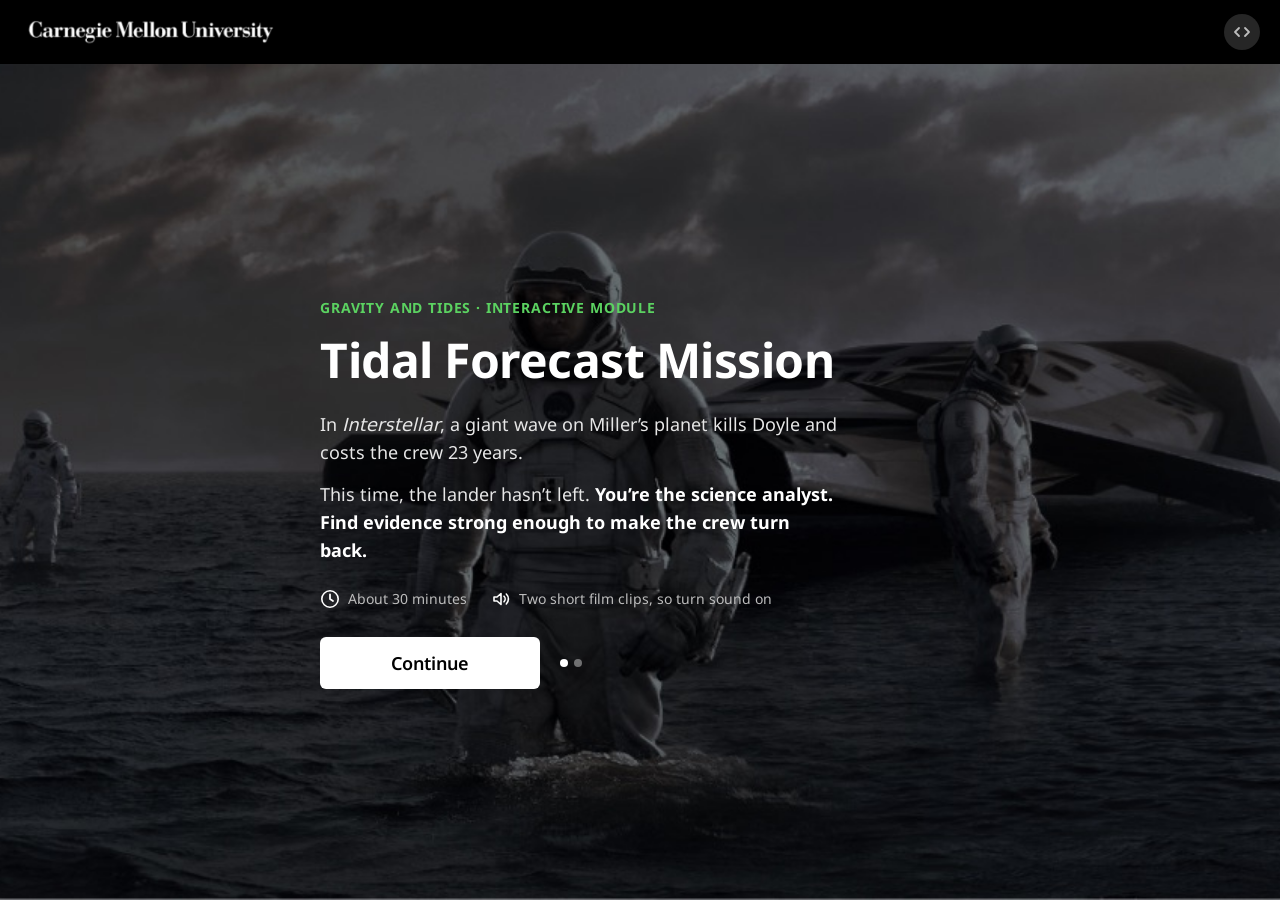
==== commit 2e88b7bb: "readme" ====
--- a/index.html
+++ b/index.html
@@ -4,7 +4,7 @@
   <meta charset="utf-8">
   <meta name="viewport" content="width=device-width, initial-scale=1">
   <title>Tidal Forecast Mission</title>
-  <meta name="description" content="An interactive LO3 learning module: use a simplified tidal-height model to predict and explain changes in tidal bulge height.">
+  <meta name="description" content="An interactive learning module on gravity and tides: explain how a difference in pull stretches an ocean into a tidal bulge, and use a simplified model to predict the bulge's height.">
   <link rel="icon" href="data:image/svg+xml,%3Csvg xmlns='http://www.w3.org/2000/svg' viewBox='0 0 24 24'%3E%3Crect width='24' height='24' rx='5' fill='%23000'/%3E%3Ccircle cx='12' cy='12' r='5.5' fill='%232b5c8a' stroke='%23fff' stroke-width='1.5'/%3E%3Cpath d='M3.5 16.5c-1.2-2 3-5.8 7.6-8.3s8.4-3.2 9-1.1' fill='none' stroke='%2344c04a' stroke-width='1.6' stroke-linecap='round'/%3E%3C/svg%3E">
   <link rel="preconnect" href="https://fonts.googleapis.com">
   <link rel="preconnect" href="https://fonts.gstatic.com" crossorigin>
--- a/styles.css
+++ b/styles.css
@@ -946,23 +946,37 @@
   background: var(--base) url("assets/start-bg.jpg") center / cover no-repeat;
   padding: 48px 24px 25px;
 }
-.intro { margin-block: 0; gap: 28px; }
-.intro .screen-lede { max-width: none; }
+.intro { margin-block: auto; gap: 24px; max-width: 640px; }
+.intro .screen-eyebrow { margin-bottom: -8px; }
+.intro-title { margin: 0; font-size: clamp(2rem, 1.4rem + 2.6vw, 3rem); line-height: 1.1; letter-spacing: -.01em; }
+.intro-title:focus { outline: none; }
+.intro-title:focus-visible { outline: 3px solid var(--system); outline-offset: 4px; border-radius: 2px; }
+.intro .screen-lede { max-width: 52ch; }
 .intro .screen-lede p { margin: 0; }
-.intro .screen-lede p + p { margin-top: 1.55em; }
+.intro .screen-lede p + p { margin-top: .8em; }
 .intro .screen-lede b { color: var(--text); }
-.intro .intro-facts { gap: 8px 24px; }
 .intro .intro-facts .ic { color: var(--text); }
-.intro .intro-goal { padding: 18px 20px 29px; }
-.intro .intro-goal .mini-label { margin-bottom: 24px; letter-spacing: .1px; }
-.intro .intro-goal p:last-child { font-weight: 700; }
-.intro .intro-loop { margin-top: -15px; }
-.intro .intro-loop .mini-label { margin-bottom: 7px; letter-spacing: .1px; }
-.intro .loop { gap: 8px 17px; }
-.intro .loop li { gap: 10px; padding: 5px 6px; border-radius: 18px; }
-.intro .screen-actions { margin-top: 13px; }
+.intro .intro-goal { padding: 18px 20px 20px; }
+.intro .intro-goal .mini-label { margin-bottom: 12px; letter-spacing: .1px; }
+.intro-goals { list-style: none; margin: 0; padding: 0; display: grid; gap: 10px; font-size: var(--fs-md); }
+.intro-goals li { display: flex; gap: 10px; align-items: flex-start; line-height: 1.45; }
+.intro-goals .ic { flex: none; margin-top: 2px; color: var(--system-ink); }
+.intro .intro-loop .mini-label { margin-bottom: 8px; letter-spacing: .1px; }
+.intro .loop { gap: 8px 10px; }
+.intro .loop li { gap: 8px; padding: 4px 12px 4px 4px; border-radius: 18px; }
+.intro .screen-actions { margin-top: 4px; display: flex; flex-wrap: wrap; align-items: center; gap: 12px 16px; }
 .intro .screen-actions .btn-primary { border-radius: 6px; }
-.intro .screen-note { margin-top: auto; padding-top: 24px; }
+.intro .screen-actions .btn-ghost { min-height: 52px; }
+.intro-dots { display: inline-flex; gap: 6px; margin-left: 4px; }
+.intro-dots i { width: 8px; height: 8px; border-radius: 50%; background: rgba(255,255,255,.4); }
+.intro-dots i.on { background: var(--text); }
+.intro .screen-note { margin-top: 0; }
+@media (max-width: 600px) {
+  .intro .screen-actions { flex-wrap: nowrap; }
+  .intro .screen-actions .btn-primary { flex: 1; min-width: 0; }
+  .intro .screen-actions .btn-ghost { flex: none; }
+  .intro-dots { display: none; }
+}
 /* Wide screens: the rail is folded into a pill that shows only the current step and task.
    Clicking it opens the full rail in place; choosing a step or clicking again folds it. */
 @media (min-width: 901px) {
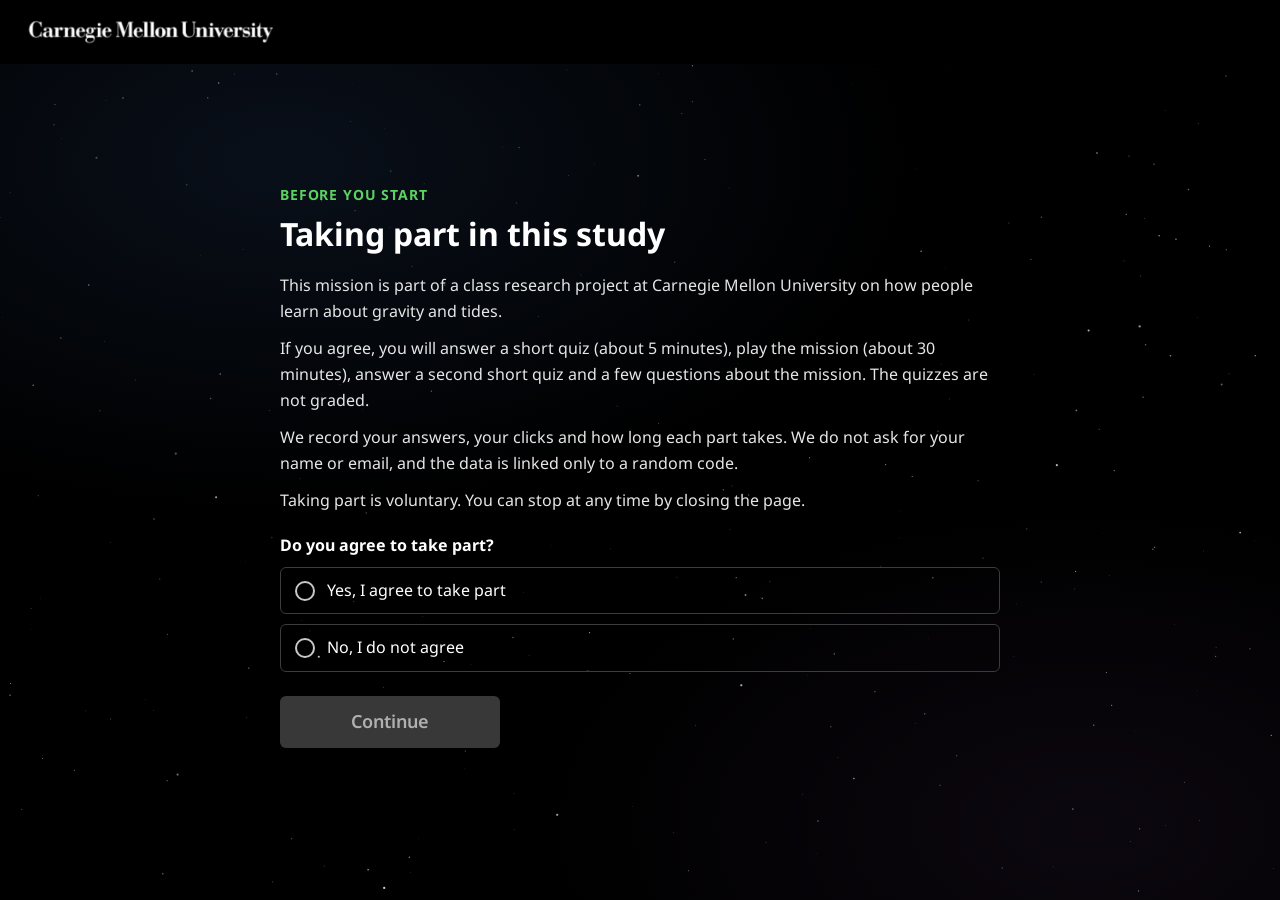
==== commit d19d3ac3: "v2.3.0: study inside the module (consent, pre/posttest, survey, event log, Supabase sender) Consent," ====
--- a/index.html
+++ b/index.html
@@ -9,7 +9,7 @@
   <link rel="preconnect" href="https://fonts.googleapis.com">
   <link rel="preconnect" href="https://fonts.gstatic.com" crossorigin>
   <link rel="stylesheet" href="https://fonts.googleapis.com/css2?family=Noto+Sans:ital,wght@0,400;0,600;0,700;1,400&display=swap">
-  <link rel="stylesheet" href="styles.css?v=2.2.0">
+  <link rel="stylesheet" href="styles.css?v=2.3.0">
 </head>
 <body>
   <!-- The sky behind every task: two layers of stars drifting slowly (drawn once by app.js). -->
@@ -67,8 +67,10 @@
     <p class="noscript">Tidal Forecast Mission needs JavaScript to run. Please enable it and reload the page.</p>
   </noscript>
 
-  <script src="model.js?v=2.2.0"></script>
-  <script src="content.js?v=2.2.0"></script>
-  <script src="app.js?v=2.2.0"></script>
+  <script src="model.js?v=2.3.0"></script>
+  <script src="content.js?v=2.3.0"></script>
+  <script src="study-content.js?v=2.3.0"></script>
+  <script src="telemetry.js?v=2.3.0"></script>
+  <script src="app.js?v=2.3.0"></script>
 </body>
 </html>
--- a/styles.css
+++ b/styles.css
@@ -875,6 +875,7 @@
 /* Developer mode (user testing): toggle in the top bar + jump bar        */
 /* ===================================================================== */
 .dev-btn { color: var(--muted); width: 36px; padding: 0; justify-content: center; }
+.dev-btn[hidden] { display: none; } /* learners on the A and B links */
 .pill-btn { white-space: nowrap; }
 .dev-btn[aria-pressed="true"] { background: rgba(245, 181, 68, .16); color: var(--dg); box-shadow: inset 0 0 0 1.5px var(--dg); }
 body.dev-on { --devbar-h: 50px; }
@@ -1588,3 +1589,133 @@
   /* The welcome-back note sits under the top bar, clear of the buttons at the foot of the page. */
   .toast { left: 12px; right: 12px; bottom: auto; top: calc(var(--topbar-h) + var(--devbar-h) + 8px); border-radius: 12px; }
 }
+
+/* ===================================================================== */
+/* Study pages: consent, pretest, posttest, learner survey               */
+/* ===================================================================== */
+body[data-screen="consent"] .checkpoints, body[data-screen="consent"] #evidence-btn, body[data-screen="consent"] .skip-link,
+body[data-screen="pretest"] .checkpoints, body[data-screen="pretest"] #evidence-btn, body[data-screen="pretest"] .skip-link,
+body[data-screen="posttest"] .checkpoints, body[data-screen="posttest"] #evidence-btn, body[data-screen="posttest"] .skip-link,
+body[data-screen="survey"] .checkpoints, body[data-screen="survey"] #evidence-btn, body[data-screen="survey"] .skip-link { visibility: hidden; }
+
+.t-top { display: flex; flex-wrap: wrap; justify-content: space-between; align-items: baseline; gap: 4px 16px; }
+.t-top .screen-eyebrow { order: 2; }
+.t-count { margin: 0; font-size: var(--fs-lg); font-weight: 700; }
+.t-count:focus { outline: none; }
+.t-count:focus-visible { outline: 3px solid var(--system); outline-offset: 4px; border-radius: 2px; }
+.t-progress { height: 4px; margin-top: -10px; background: var(--inset); border-radius: 2px; overflow: hidden; }
+.t-progress span { display: block; height: 100%; background: var(--system); transition: width .3s var(--ease-out); }
+
+.t-fig { margin: 0; background: #fff; border-radius: 10px; padding: 12px 12px 10px; }
+.t-fig img { display: block; width: 100%; height: auto; max-width: 560px; margin: 0 auto; }
+.t-fig figcaption { margin-top: 6px; color: #3a3a3a; font-size: var(--fs-sm); text-align: center; }
+.t-stem { margin: 0; font-size: var(--fs-lg); line-height: 1.55; max-width: 66ch; }
+
+.t-eq-wrap { display: flex; }
+.t-eq {
+  display: inline-flex; align-items: center; gap: .25em; padding: 8px 18px;
+  font-family: 'Times New Roman', Times, serif; font-size: 26px;
+  background: var(--raised); border: 1px solid var(--panel-line); border-radius: 8px;
+}
+.t-frac { display: inline-flex; flex-direction: column; text-align: center; line-height: 1.1; font-size: .9em; }
+.t-frac > span:first-child { border-bottom: 1.5px solid currentColor; padding: 0 .2em 2px; }
+.t-frac > span:last-child { padding-top: 2px; }
+.t-paren { font-size: 1.9em; font-weight: 300; line-height: 1; }
+
+.t-part-label { display: block; margin: 0 0 10px; padding: 0; font-size: var(--fs-md); font-weight: 700; }
+.t-choices .t-unsure span { color: var(--muted); }
+.t-select { display: flex; flex-direction: column; }
+.t-match { display: grid; gap: 12px; }
+.t-match .t-select { display: grid; grid-template-columns: 56px 1fr; align-items: center; gap: 12px; }
+.t-sym-label { font-family: 'Times New Roman', Times, serif; font-size: 24px; text-align: center; }
+.t-num-wrap { display: flex; flex-direction: column; }
+.t-num { display: flex; flex-wrap: wrap; align-items: center; gap: 10px; font-size: var(--fs-lg); }
+.t-num input {
+  width: 180px; padding: 10px 12px; font-size: var(--fs-lg);
+  background: var(--inset); color: var(--text); border: 1px solid #4a4a4a; border-radius: 6px;
+}
+.t-num input::placeholder { color: #9a9a9a; font-size: var(--fs-md); }
+.t-num input[aria-invalid="true"] { border-color: var(--notyet); }
+.t-num-wrap .note.warn { margin-top: 8px; }
+
+.t-nudge { display: flex; gap: 10px; align-items: flex-start; margin: 0; padding: 12px 14px; border: 1px solid var(--partly); border-radius: 8px; }
+.t-nudge .ic { flex: none; margin-top: 2px; color: var(--partly); }
+
+.t-directions { display: flex; flex-direction: column; gap: 8px; padding: 16px 18px; background: var(--raised); border: 1px solid var(--panel-line); border-radius: var(--radius); }
+.t-directions p { margin: 0; }
+
+.t-readings { align-self: flex-start; border-collapse: collapse; font-size: var(--fs-md); }
+.t-readings th, .t-readings td { padding: 8px 14px; border: 1px solid var(--panel-line); text-align: center; }
+.t-readings thead th { background: var(--raised); }
+.t-readings tbody th { text-align: left; font-weight: 400; color: var(--muted); }
+
+.t-consent-body { display: flex; flex-direction: column; gap: 12px; font-size: var(--fs-md); line-height: 1.6; color: #e6e6e6; }
+.t-consent-body p { margin: 0; }
+
+.t-scale-row { display: grid; grid-template-columns: repeat(5, 1fr); gap: 8px; }
+.t-scale-row .choice { flex-direction: column; justify-content: flex-start; gap: 8px; padding: 10px 8px; text-align: center; font-size: var(--fs-sm); }
+.t-qn { margin-right: 2px; color: var(--muted); }
+.t-survey .t-scale + .t-scale { margin-top: 10px; }
+
+.author-note { padding: 8px 12px; border: 1px dashed var(--info); border-radius: 6px; }
+
+@media (max-width: 600px) {
+  .t-scale-row { grid-template-columns: 1fr; }
+  .t-scale-row .choice { flex-direction: row; text-align: left; }
+  .t-match .t-select { grid-template-columns: 44px 1fr; }
+  .t-eq { font-size: 22px; }
+}
+
+/* The pages between the tests and the mission ("bridges"). They reuse the mission's parts so the
+   hand-over is seamless: the step intro card and its green icon, the start screen's fact line,
+   and the same backgrounds as the pages on either side (the start screen's still before the
+   mission, the "Return to Endurance" intro's still after it). */
+.screen:has(.t-bridge) { align-items: center; }
+.screen:has(.t-bridge-pre) { background: var(--base) url("assets/start-bg.jpg") center / cover no-repeat; }
+.screen:has(.t-bridge-post) { background: linear-gradient(rgba(0, 0, 0, .3), rgba(0, 0, 0, .5)), var(--base) url("assets/bg-return.jpg") center / cover no-repeat; }
+.t-bridge { max-width: 720px; }
+.t-bridge .intro-card-ic .ic { width: 28px; height: 28px; }
+.t-bridge .intro-card-ic { animation: pop .5s var(--ease-pop) .15s both; }
+.t-bridge .intro-card .screen-eyebrow { margin: 0 0 8px; font-size: var(--fs-sm); color: var(--system-ink); }
+.t-bridge .intro-card .screen-title { margin-bottom: 20px; }
+.t-bridge .intro-card .screen-lede { margin-bottom: 0; }
+.t-bridge .intro-card .intro-facts { margin: 16px 0 0; }
+.t-bridge .screen-actions { margin-top: 36px; }
+.t-bridge .screen-actions .btn { min-height: 52px; font-size: var(--fs-lg); }
+
+/* The learner's place in the study: quick check → mission → last check → your thoughts. */
+.t-journey { list-style: none; margin: 28px 0 0; padding: 22px 0 0; border-top: 1px solid #333; display: grid; grid-template-columns: repeat(4, 1fr); }
+.t-journey li { position: relative; display: flex; flex-direction: column; align-items: center; gap: 8px; text-align: center; font-size: var(--fs-sm); color: var(--muted); }
+.t-journey li::before {
+  content: ""; position: absolute; top: 14px; right: calc(50% + 18px); left: calc(-50% + 18px);
+  height: 2px; background: #3d3d3d; border-radius: 1px;
+}
+.t-journey li:first-child::before { display: none; }
+.t-journey li.done::before, .t-journey li.next::before { background: var(--system); }
+.t-dot {
+  position: relative; z-index: 1; display: grid; place-items: center; width: 30px; height: 30px; border-radius: 50%;
+  font-size: var(--fs-xs); font-weight: 700; color: #9a9a9a; background: #1e1e1e; border: 2px solid #4a4a4a;
+}
+.t-dot .ic { width: 16px; height: 16px; }
+.t-journey .done .t-dot { color: #000; background: var(--system); border-color: var(--system); }
+.t-journey .done { color: #d8d8d8; }
+.t-journey .next .t-dot { color: var(--system-ink); border-color: var(--system); box-shadow: 0 0 0 5px rgba(68, 192, 74, .18); }
+.t-journey .next { color: var(--text); font-weight: 700; }
+/* Compact, at the top of the test intro pages and the survey. */
+.t-journey.compact { margin: 0 0 4px; padding: 0; border: 0; max-width: 520px; }
+.t-journey.compact li { gap: 6px; font-size: var(--fs-xs); }
+.t-journey.compact li::before { top: 11px; right: calc(50% + 14px); left: calc(-50% + 14px); }
+.t-journey.compact .t-dot { width: 24px; height: 24px; font-size: 11px; }
+.t-journey.compact .t-dot .ic { width: 13px; height: 13px; }
+.t-journey.compact .next .t-dot { box-shadow: 0 0 0 4px rgba(68, 192, 74, .18); }
+
+/* The complete screen's closing line, after the survey. */
+.t-closing { margin: 24px 0 0 !important; padding-top: 20px; border-top: 1px solid #333; font-size: var(--fs-md) !important; color: var(--text) !important; }
+
+@media (max-width: 600px) {
+  .t-bridge .intro-card { padding: 24px 20px 26px; }
+  .t-bridge .screen-title { font-size: var(--fs-xl); }
+  .t-journey li { font-size: var(--fs-xs); }
+  .t-bridge .screen-actions .btn { width: 100%; }
+}
+@media (prefers-reduced-motion: reduce) { .t-bridge .intro-card-ic { animation: none; } }
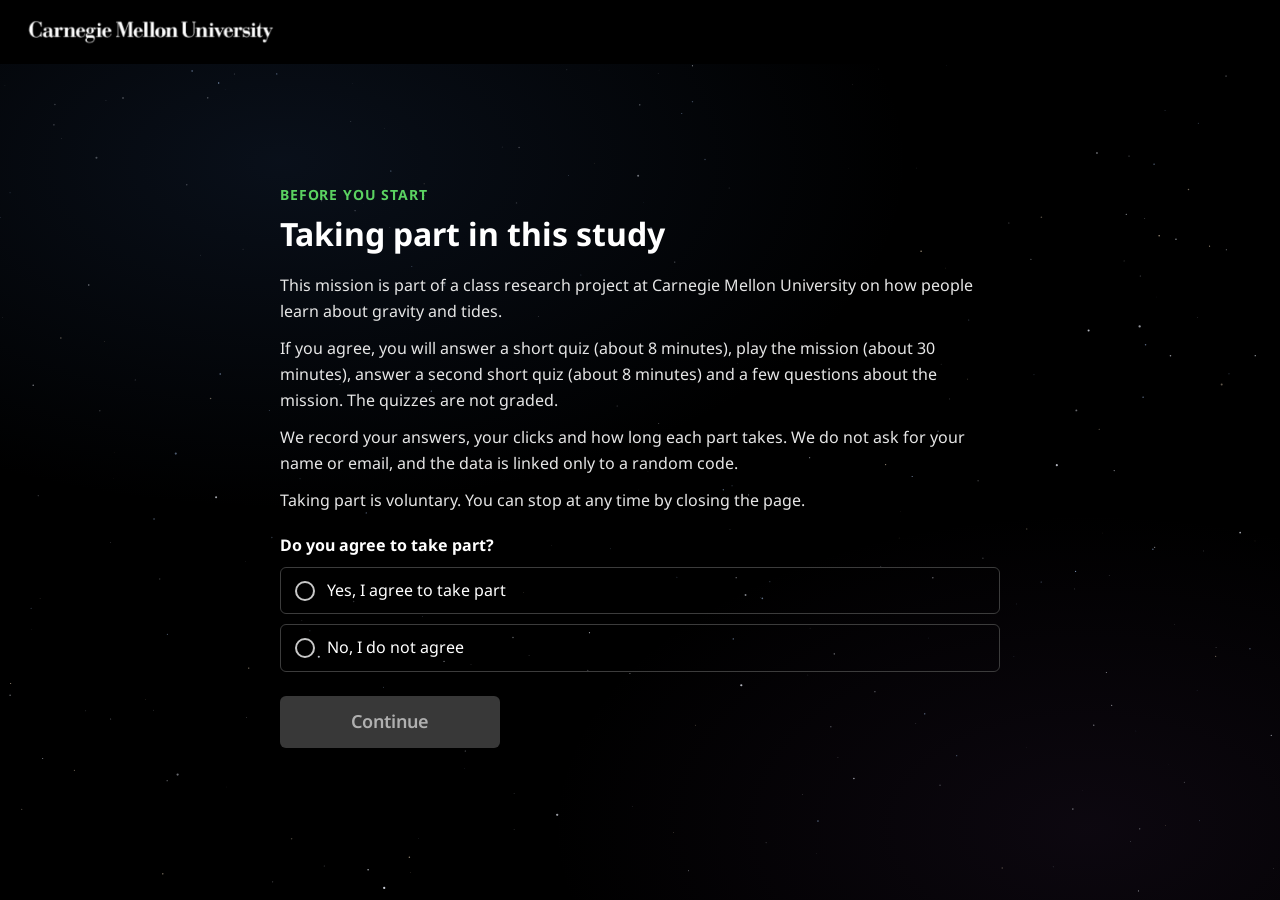
==== commit a2ba68a7: "v2.3.1: reworded test items after the pilot, steadier study pages, screen fades, saving line" ====
--- a/index.html
+++ b/index.html
@@ -9,7 +9,7 @@
   <link rel="preconnect" href="https://fonts.googleapis.com">
   <link rel="preconnect" href="https://fonts.gstatic.com" crossorigin>
   <link rel="stylesheet" href="https://fonts.googleapis.com/css2?family=Noto+Sans:ital,wght@0,400;0,600;0,700;1,400&display=swap">
-  <link rel="stylesheet" href="styles.css?v=2.3.0">
+  <link rel="stylesheet" href="styles.css?v=2.3.1">
 </head>
 <body>
   <!-- The sky behind every task: two layers of stars drifting slowly (drawn once by app.js). -->
@@ -67,10 +67,10 @@
     <p class="noscript">Tidal Forecast Mission needs JavaScript to run. Please enable it and reload the page.</p>
   </noscript>
 
-  <script src="model.js?v=2.3.0"></script>
-  <script src="content.js?v=2.3.0"></script>
-  <script src="study-content.js?v=2.3.0"></script>
-  <script src="telemetry.js?v=2.3.0"></script>
-  <script src="app.js?v=2.3.0"></script>
+  <script src="model.js?v=2.3.1"></script>
+  <script src="content.js?v=2.3.1"></script>
+  <script src="study-content.js?v=2.3.1"></script>
+  <script src="telemetry.js?v=2.3.1"></script>
+  <script src="app.js?v=2.3.1"></script>
 </body>
 </html>
--- a/styles.css
+++ b/styles.css
@@ -1168,6 +1168,12 @@
 .screen-inner > :nth-child(6) { animation-delay: 200ms; }
 .screen-inner > :nth-child(7) { animation-delay: 240ms; }
 .screen-inner > :nth-child(n+8) { animation-delay: 280ms; }
+/* The same page drawn again (a choice made, a reminder shown): nothing replays. Only a part
+   that is new on the page (the reminder, a crew reply) comes in. See renderScreen in app.js. */
+.screen-inner.still > *:not(.enter):not(.t-nudge), .screen-inner.still .intro-card-ic { animation: none; }
+.screen-inner.still .t-journey.arrive li .t-dot, .screen-inner.still .t-journey.arrive li::before { animation: none; }
+/* A screen with a different backdrop from the one before it fades in as a whole. */
+.screen.screen-fade { animation: fadeIn .5s ease-out both; }
 .complete .complete-badge { animation: pop .5s var(--ease-pop) .1s both; }
 .complete .summary-cards > * { animation: riseIn .35s var(--ease-out) both; }
 .complete .summary-cards > :nth-child(1) { animation-delay: 260ms; }
@@ -1484,7 +1490,9 @@
 .film-still span { font-size: var(--fs-sm); color: #777; }
 .quote-accent { border-left: 4px solid var(--system); }
 .reflect-list { margin: 0 0 12px; padding-left: 22px; }
-.sum-grid { display: grid; grid-template-columns: 1fr 1fr; gap: 16px; }
+/* Two columns when each can be 320px wide, otherwise one (a 1024px window with the task panel
+   open is too narrow for two: the second column used to run under the panel). */
+.sum-grid { display: grid; grid-template-columns: repeat(auto-fit, minmax(min(100%, 320px), 1fr)); gap: 16px; }
 .sum-card2 p.muted:first-child { margin: 0 0 6px; font-weight: 700; font-size: var(--fs-sm); }
 .sum-row { display: grid; grid-template-columns: 36px 1fr; gap: 10px; margin-bottom: 10px; }
 .sum-row .sym { font-size: 20px; }
@@ -1578,7 +1586,14 @@
 .step-intro2 .intro-job { margin: 56px 0 44px; font-size: var(--fs-md); color: #f2f2f2; }
 .step-intro2 .screen-actions .btn { min-width: 238px; width: auto; }
 .intro-note { margin: 28px 0 0; font-size: var(--fs-sm); font-style: italic; color: var(--muted); }
-.step-intro2 .intro-job, .intro-note { text-shadow: 0 1px 6px rgba(0, 0, 0, .9); }
+/* Both lines sit straight on the film still. The job is the line the learner has to read, so it
+   gets a dark backing (pulled out by its own padding, so the text keeps the card's left edge);
+   the note keeps a shadow. */
+.step-intro2 .intro-job { margin-inline: -14px; padding: 10px 14px; border-radius: 8px; background: rgba(0, 0, 0, .62); }
+@supports ((-webkit-backdrop-filter: blur(6px)) or (backdrop-filter: blur(6px))) {
+  .step-intro2 .intro-job { background: rgba(0, 0, 0, .45); -webkit-backdrop-filter: blur(6px); backdrop-filter: blur(6px); }
+}
+.intro-note { color: #d8d8d8; text-shadow: 0 1px 6px rgba(0, 0, 0, .95), 0 0 2px rgba(0, 0, 0, .9); }
 
 /* Phones: late overrides for parts added in 2.2.0 (kept last so they win over the rules above). */
 @media (max-width: 900px) {
@@ -1604,7 +1619,15 @@
 .t-count:focus { outline: none; }
 .t-count:focus-visible { outline: 3px solid var(--system); outline-offset: 4px; border-radius: 2px; }
 .t-progress { height: 4px; margin-top: -10px; background: var(--inset); border-radius: 2px; overflow: hidden; }
-.t-progress span { display: block; height: 100%; background: var(--system); transition: width .3s var(--ease-out); }
+.t-progress span { display: block; height: 100%; background: var(--system); transition: width .6s var(--ease-out); }
+/* Question pages start at the top (a short question is not centred), so the count and the bar
+   keep one place from question to question. They don't replay an entrance; the question itself
+   slides in from the right, like a task in the mission. */
+.screen-inner.t-page { margin-block: 0 auto; }
+.t-page > * { animation-name: slideInR; animation-duration: .3s; }
+.t-page > .t-top, .t-page > .t-progress { animation: none; }
+.t-page > .t-nudge { animation: riseIn .3s var(--ease-out) both; animation-delay: 0s; }
+.t-num-wrap .note.warn { animation: riseIn .25s var(--ease-out) both; }
 
 .t-fig { margin: 0; background: #fff; border-radius: 10px; padding: 12px 12px 10px; }
 .t-fig img { display: block; width: 100%; height: auto; max-width: 560px; margin: 0 auto; }
@@ -1621,6 +1644,11 @@
 .t-frac > span:first-child { border-bottom: 1.5px solid currentColor; padding: 0 .2em 2px; }
 .t-frac > span:last-child { padding-top: 2px; }
 .t-paren { font-size: 1.9em; font-weight: 300; line-height: 1; }
+/* The values given for a calculation, each on its own chip. */
+.t-values { display: flex; flex-wrap: wrap; gap: 8px 10px; margin: 0; }
+.t-values div { display: flex; align-items: baseline; gap: 8px; padding: 8px 14px; background: var(--raised); border: 1px solid var(--panel-line); border-radius: 8px; font-size: var(--fs-lg); }
+.t-values dt { font-family: 'Times New Roman', Times, serif; font-size: 1.15em; }
+.t-values dd { margin: 0; font-variant-numeric: tabular-nums; }
 
 .t-part-label { display: block; margin: 0 0 10px; padding: 0; font-size: var(--fs-md); font-weight: 700; }
 .t-choices .t-unsure span { color: var(--muted); }
@@ -1701,6 +1729,12 @@
 .t-journey .done { color: #d8d8d8; }
 .t-journey .next .t-dot { color: var(--system-ink); border-color: var(--system); box-shadow: 0 0 0 5px rgba(68, 192, 74, .18); }
 .t-journey .next { color: var(--text); font-weight: 700; }
+/* On arrival from a finished stop: its dot pops in filled, the line runs to the next stop,
+   and that stop lights up. */
+@keyframes ringIn { from { box-shadow: 0 0 0 0 rgba(68, 192, 74, 0); border-color: #4a4a4a; color: #9a9a9a; } }
+.t-journey.arrive li.just .t-dot { animation: pop .45s var(--ease-pop) .45s both; }
+.t-journey.arrive li.next::before { transform-origin: left center; animation: sweep .5s var(--ease-out) .85s both; }
+.t-journey.arrive li.next .t-dot { animation: ringIn .45s var(--ease-out) 1.3s both; }
 /* Compact, at the top of the test intro pages and the survey. */
 .t-journey.compact { margin: 0 0 4px; padding: 0; border: 0; max-width: 520px; }
 .t-journey.compact li { gap: 6px; font-size: var(--fs-xs); }
@@ -1712,6 +1746,9 @@
 /* The complete screen's closing line, after the survey. */
 .t-closing { margin: 24px 0 0 !important; padding-top: 20px; border-top: 1px solid #333; font-size: var(--fs-md) !important; color: var(--text) !important; }
 
+.t-closing[data-save="saving"], .t-closing[data-save="slow"] { color: var(--muted) !important; }
+.t-closing[data-save="slow"] { color: var(--partly) !important; }
+
 @media (max-width: 600px) {
   .t-bridge .intro-card { padding: 24px 20px 26px; }
   .t-bridge .screen-title { font-size: var(--fs-xl); }
